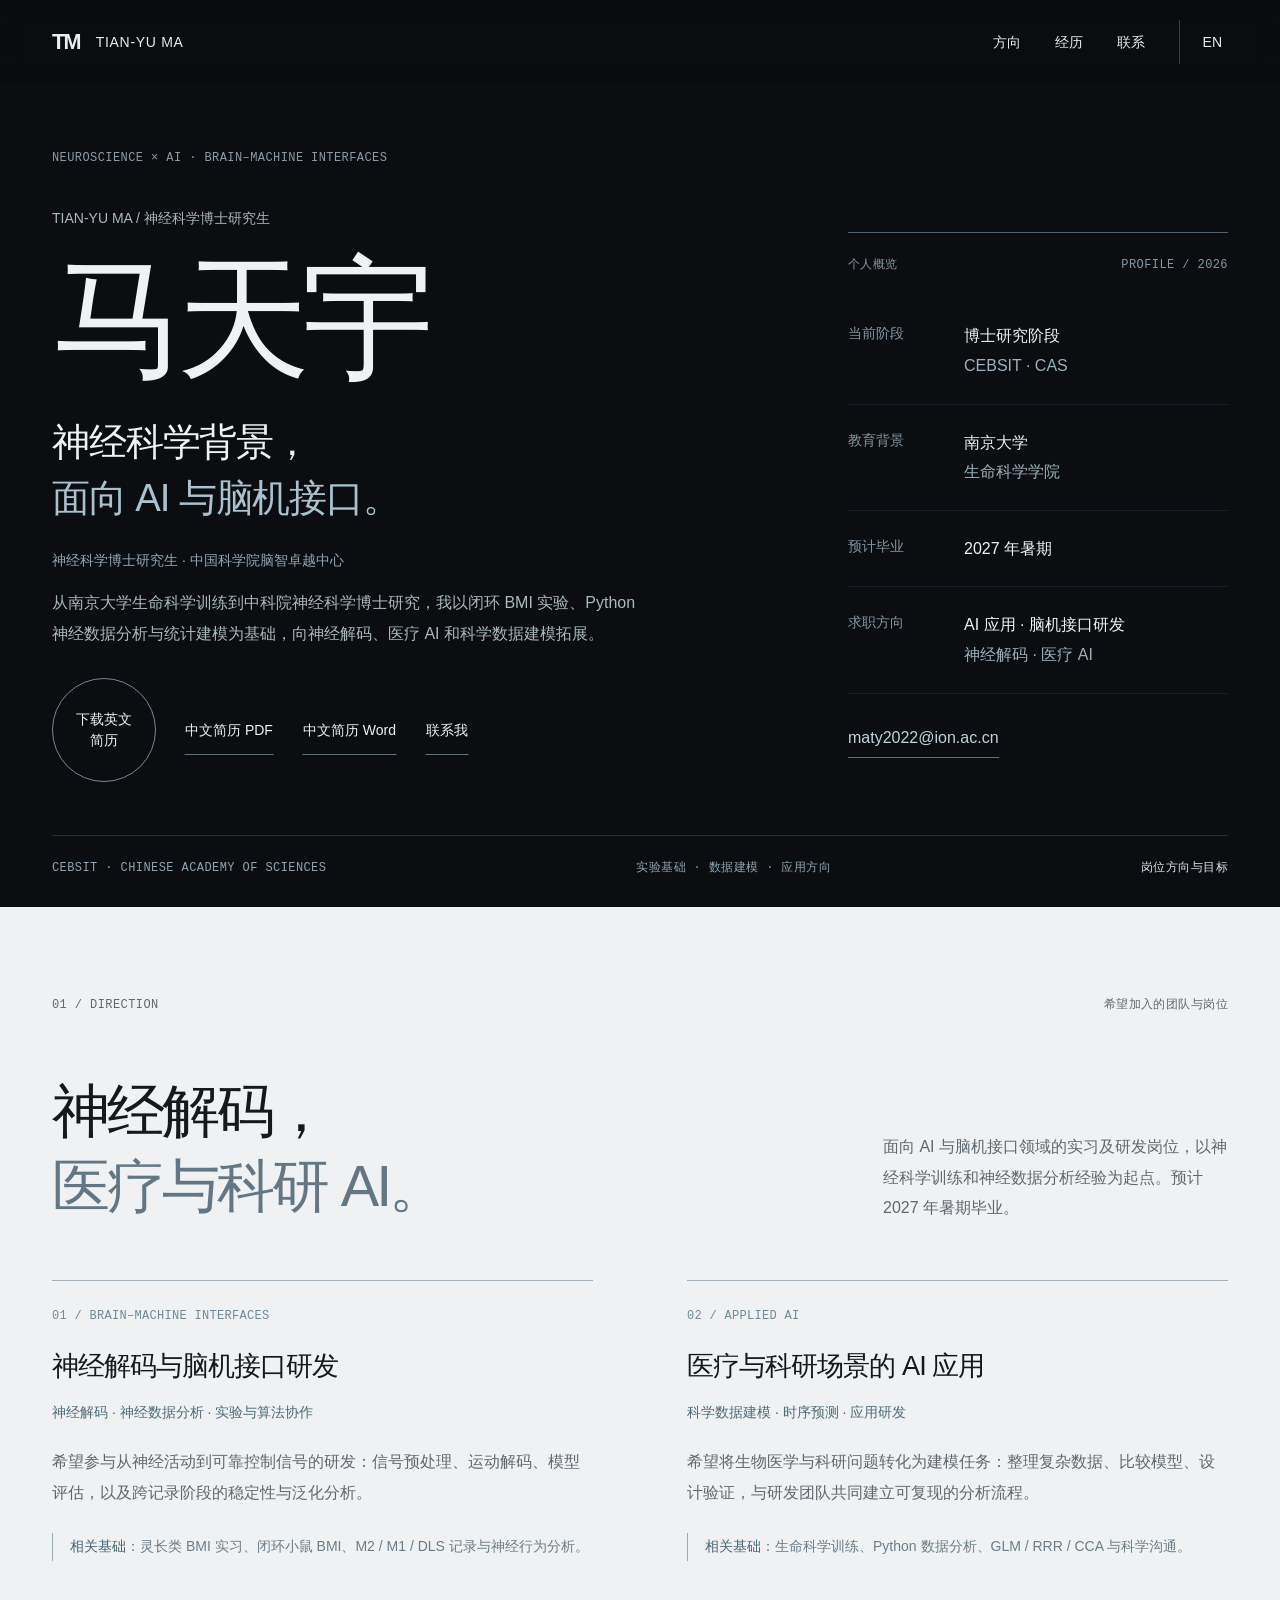
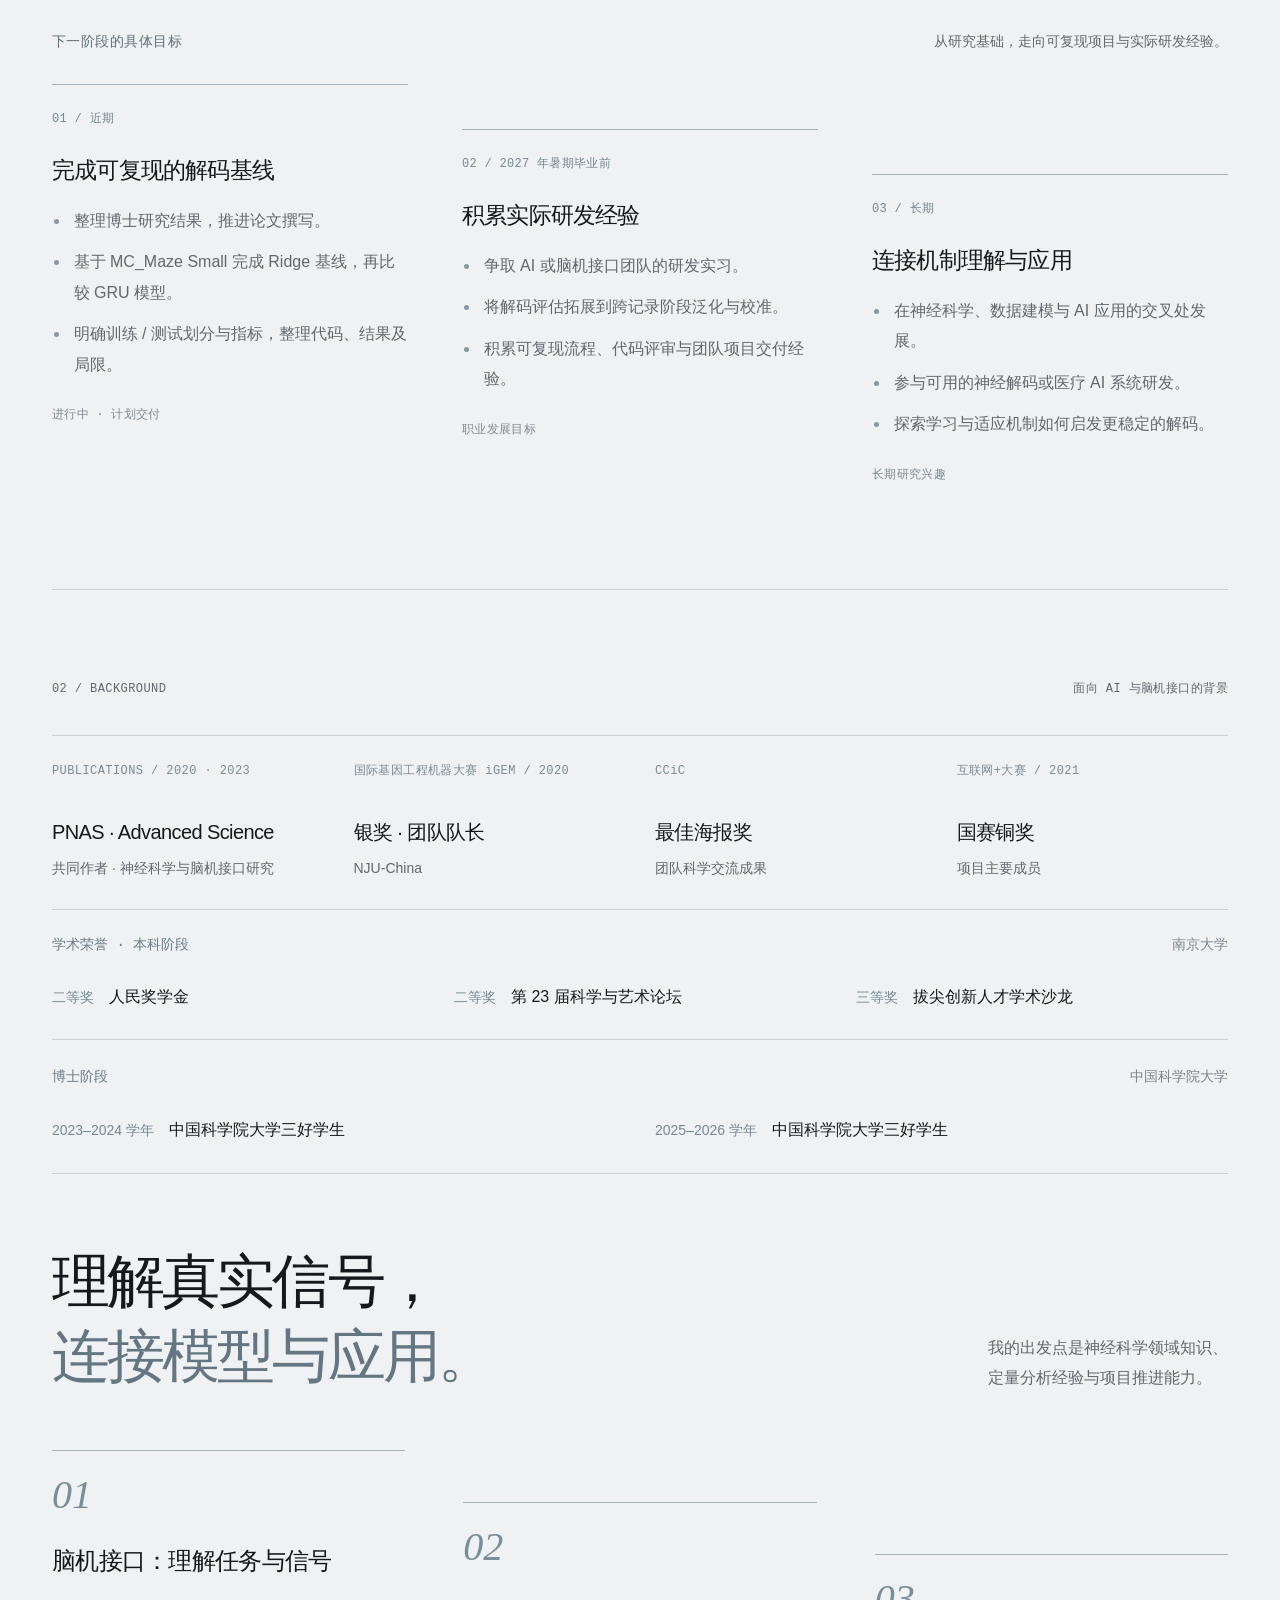
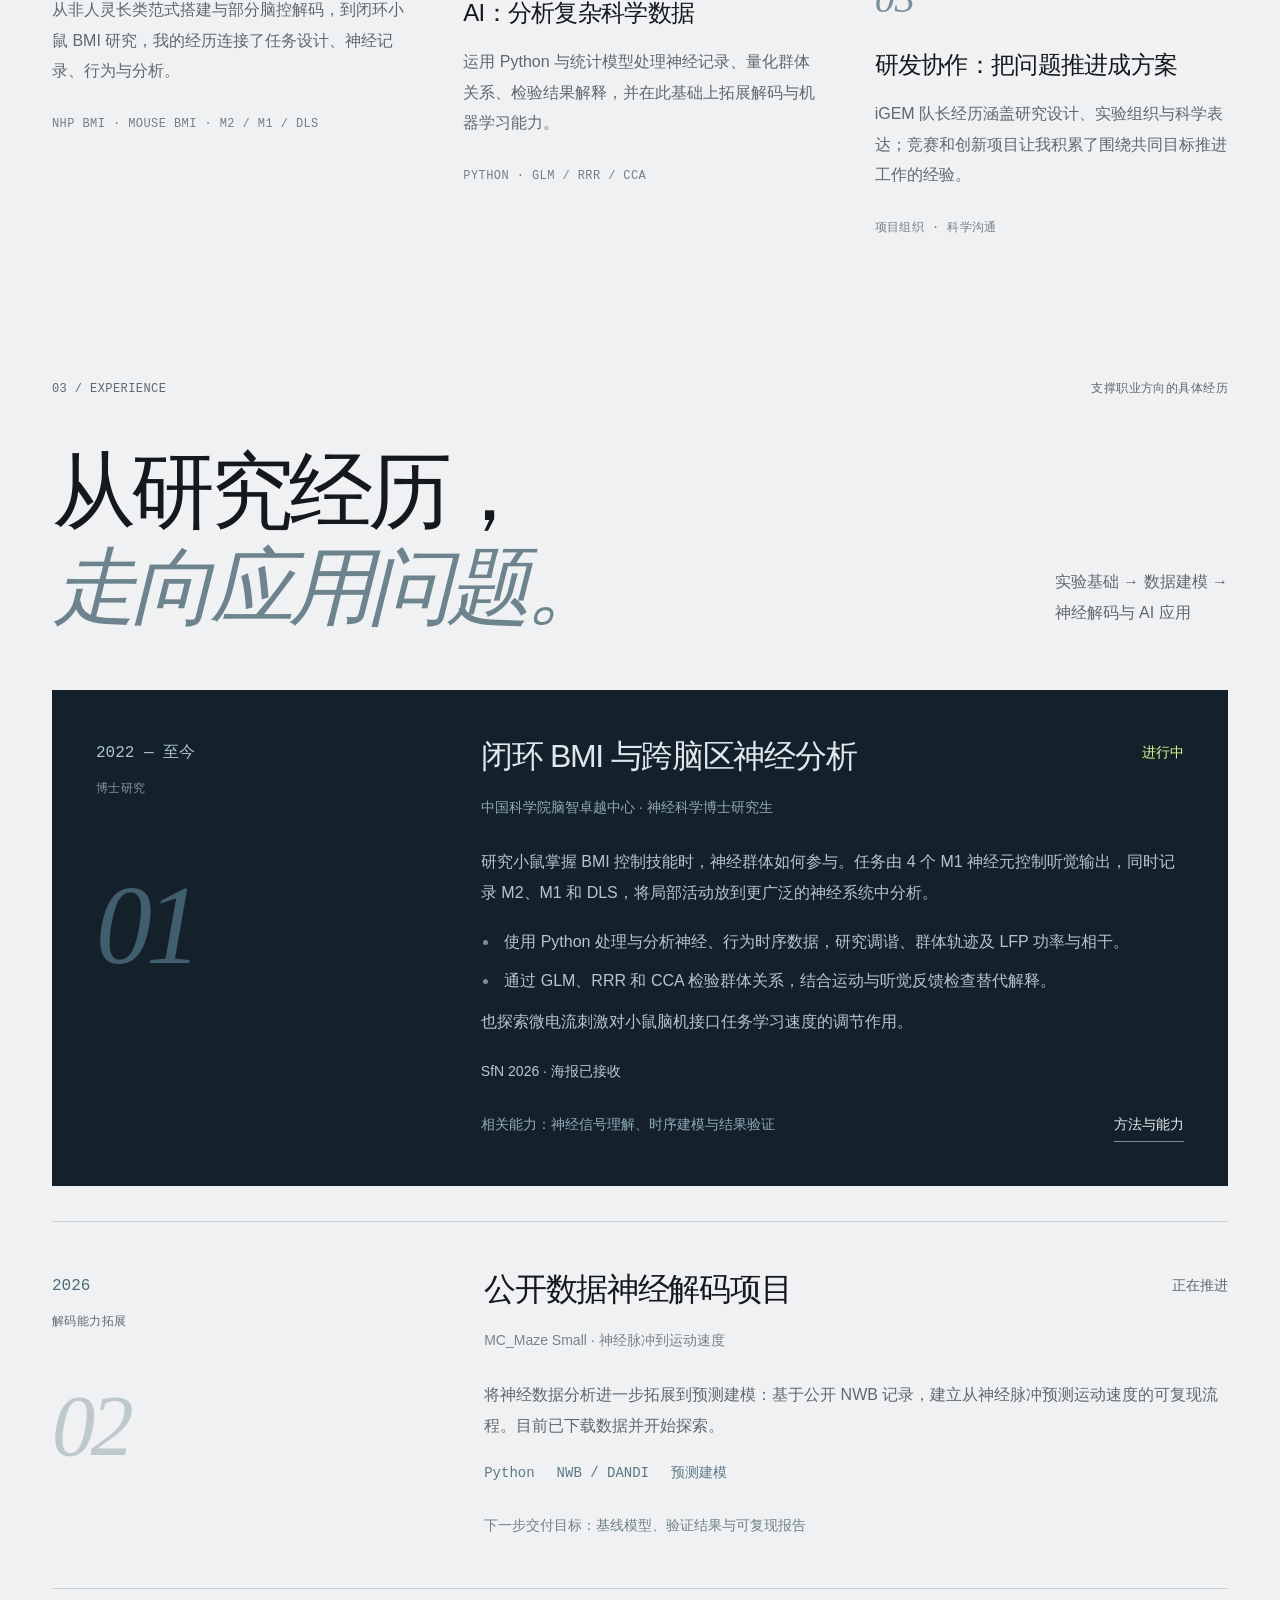
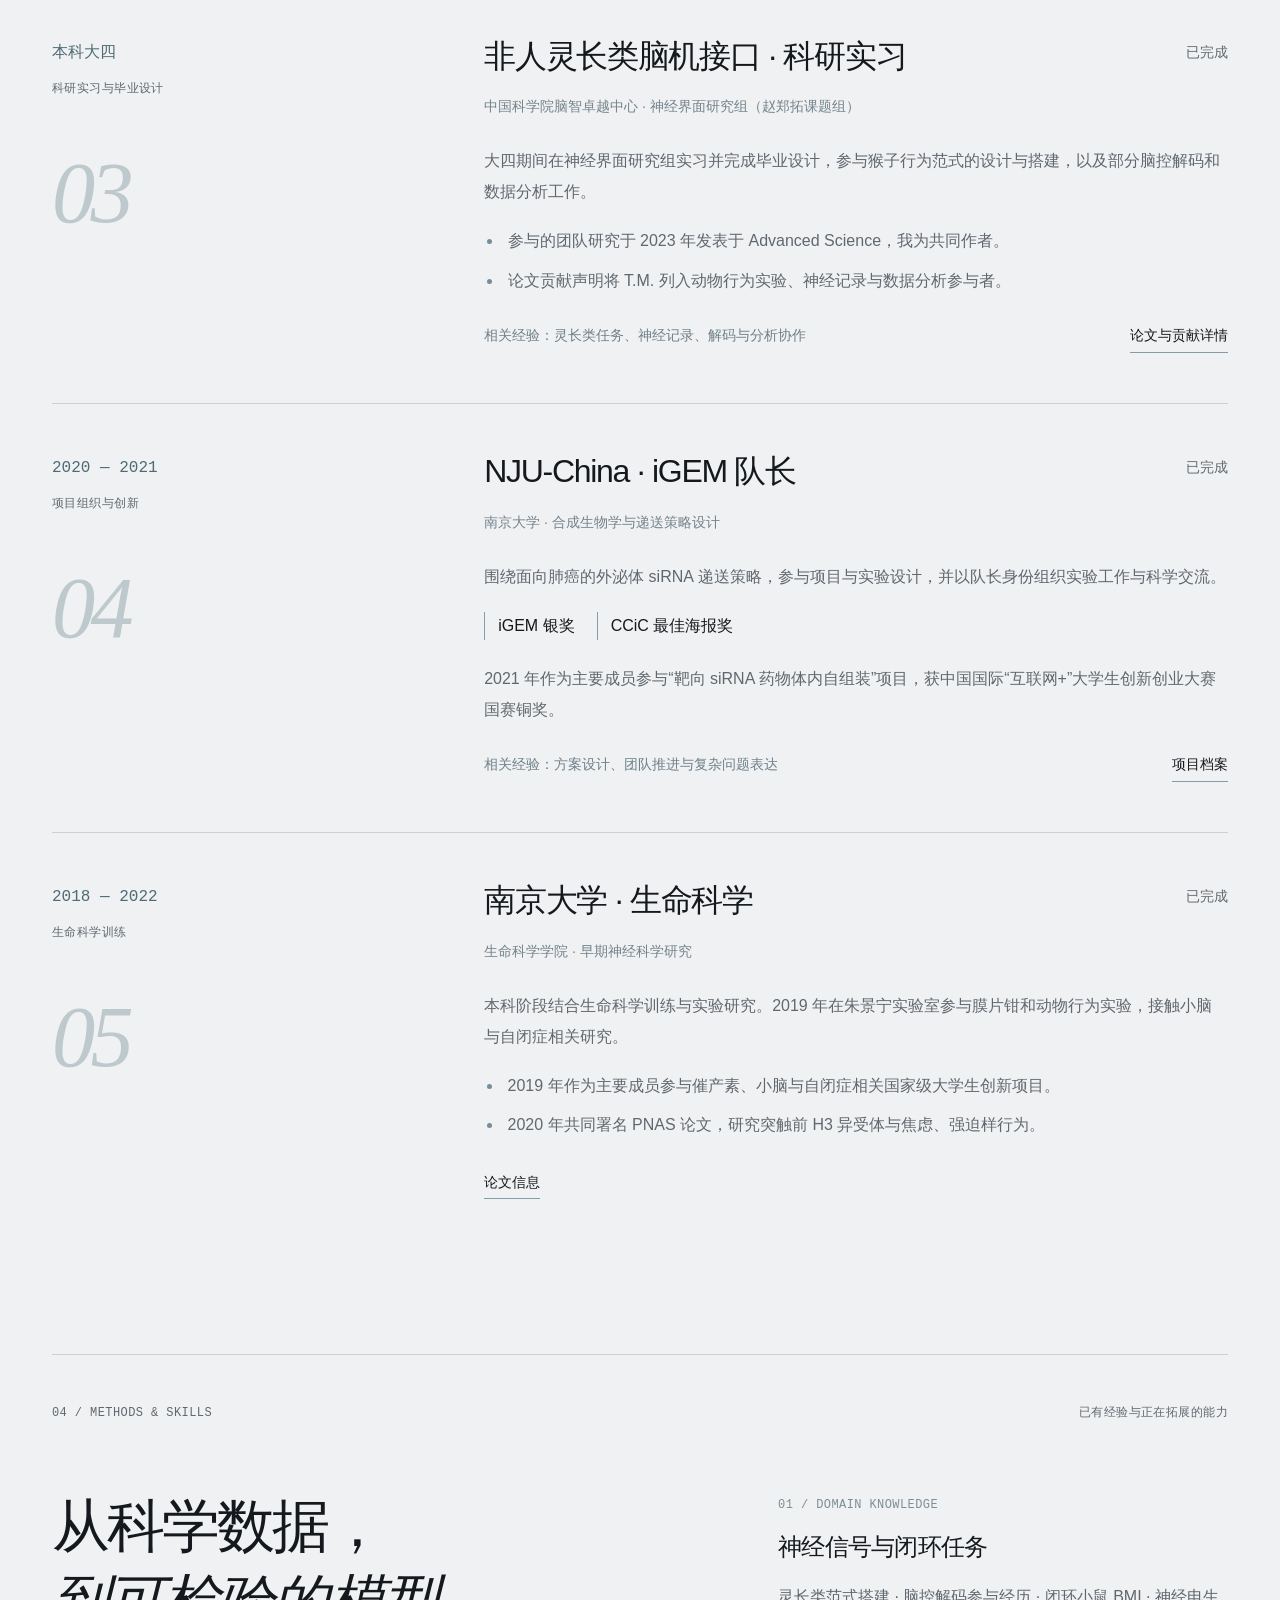
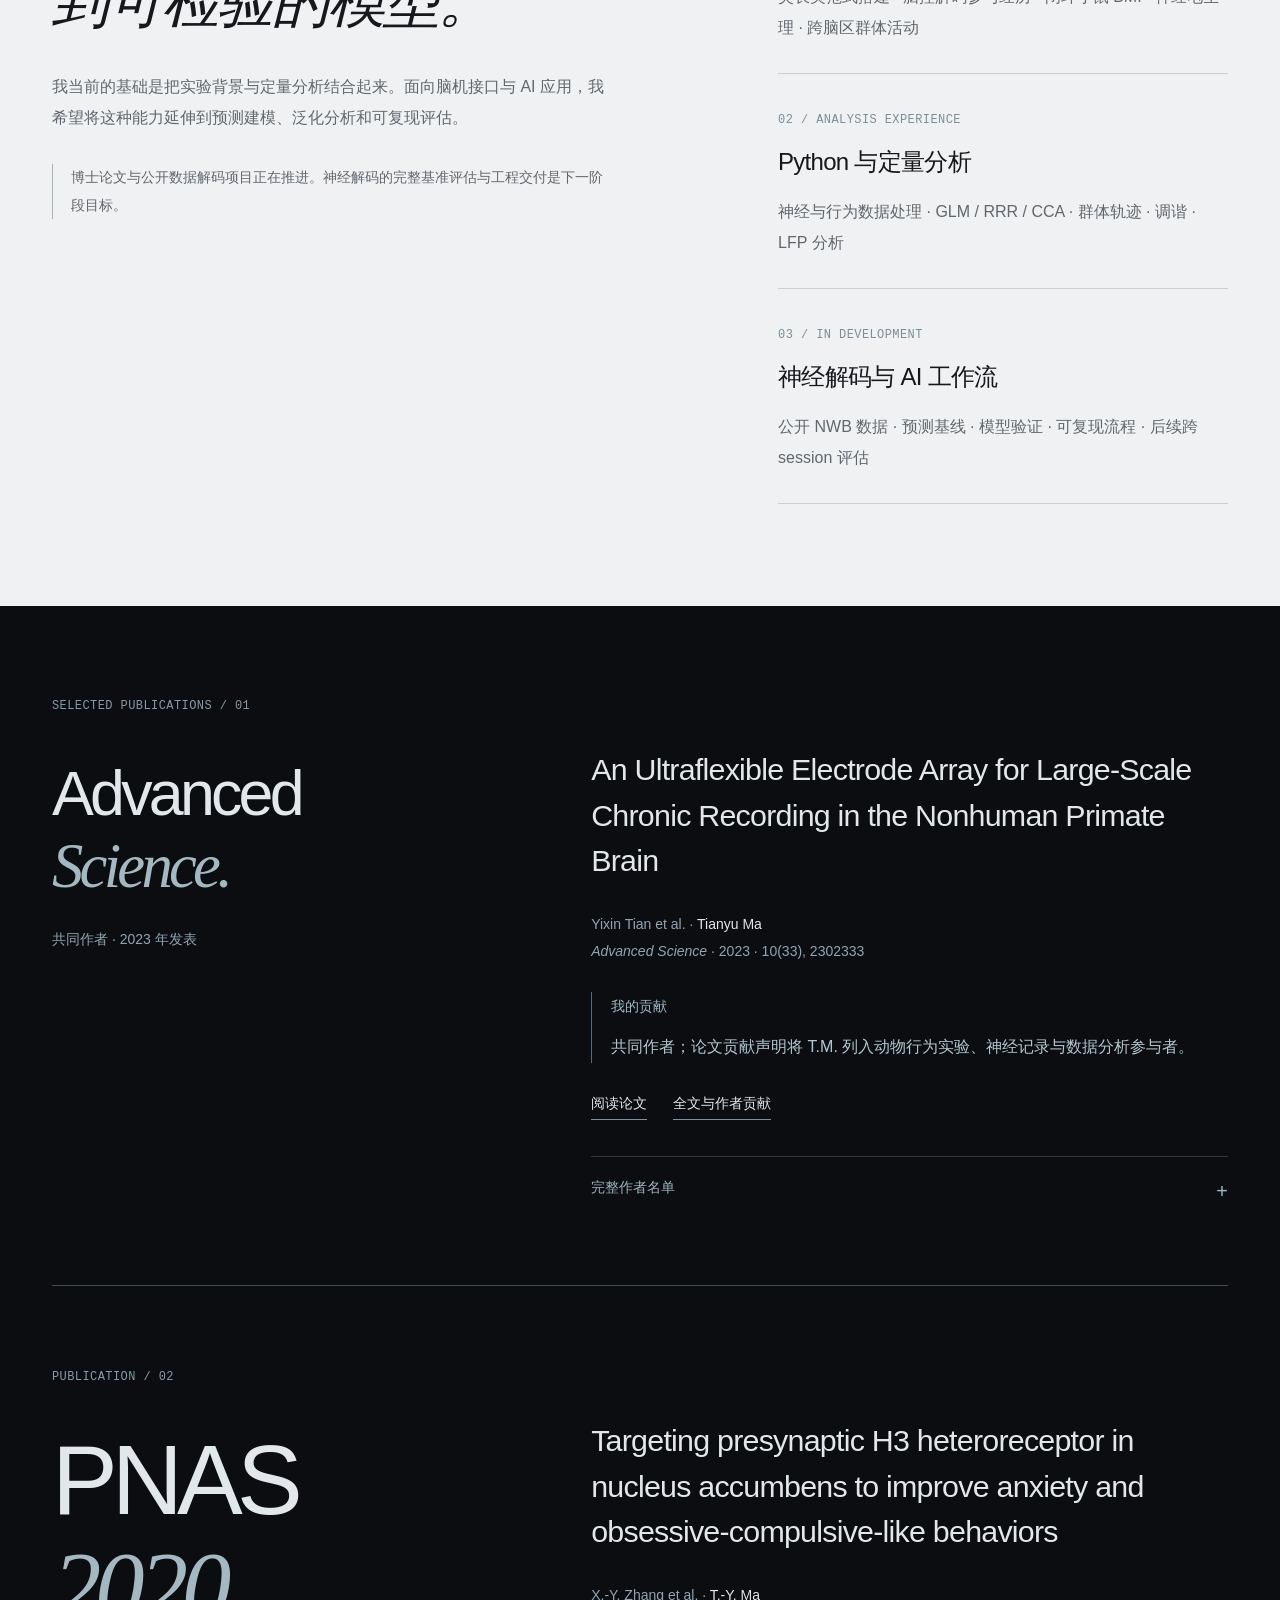
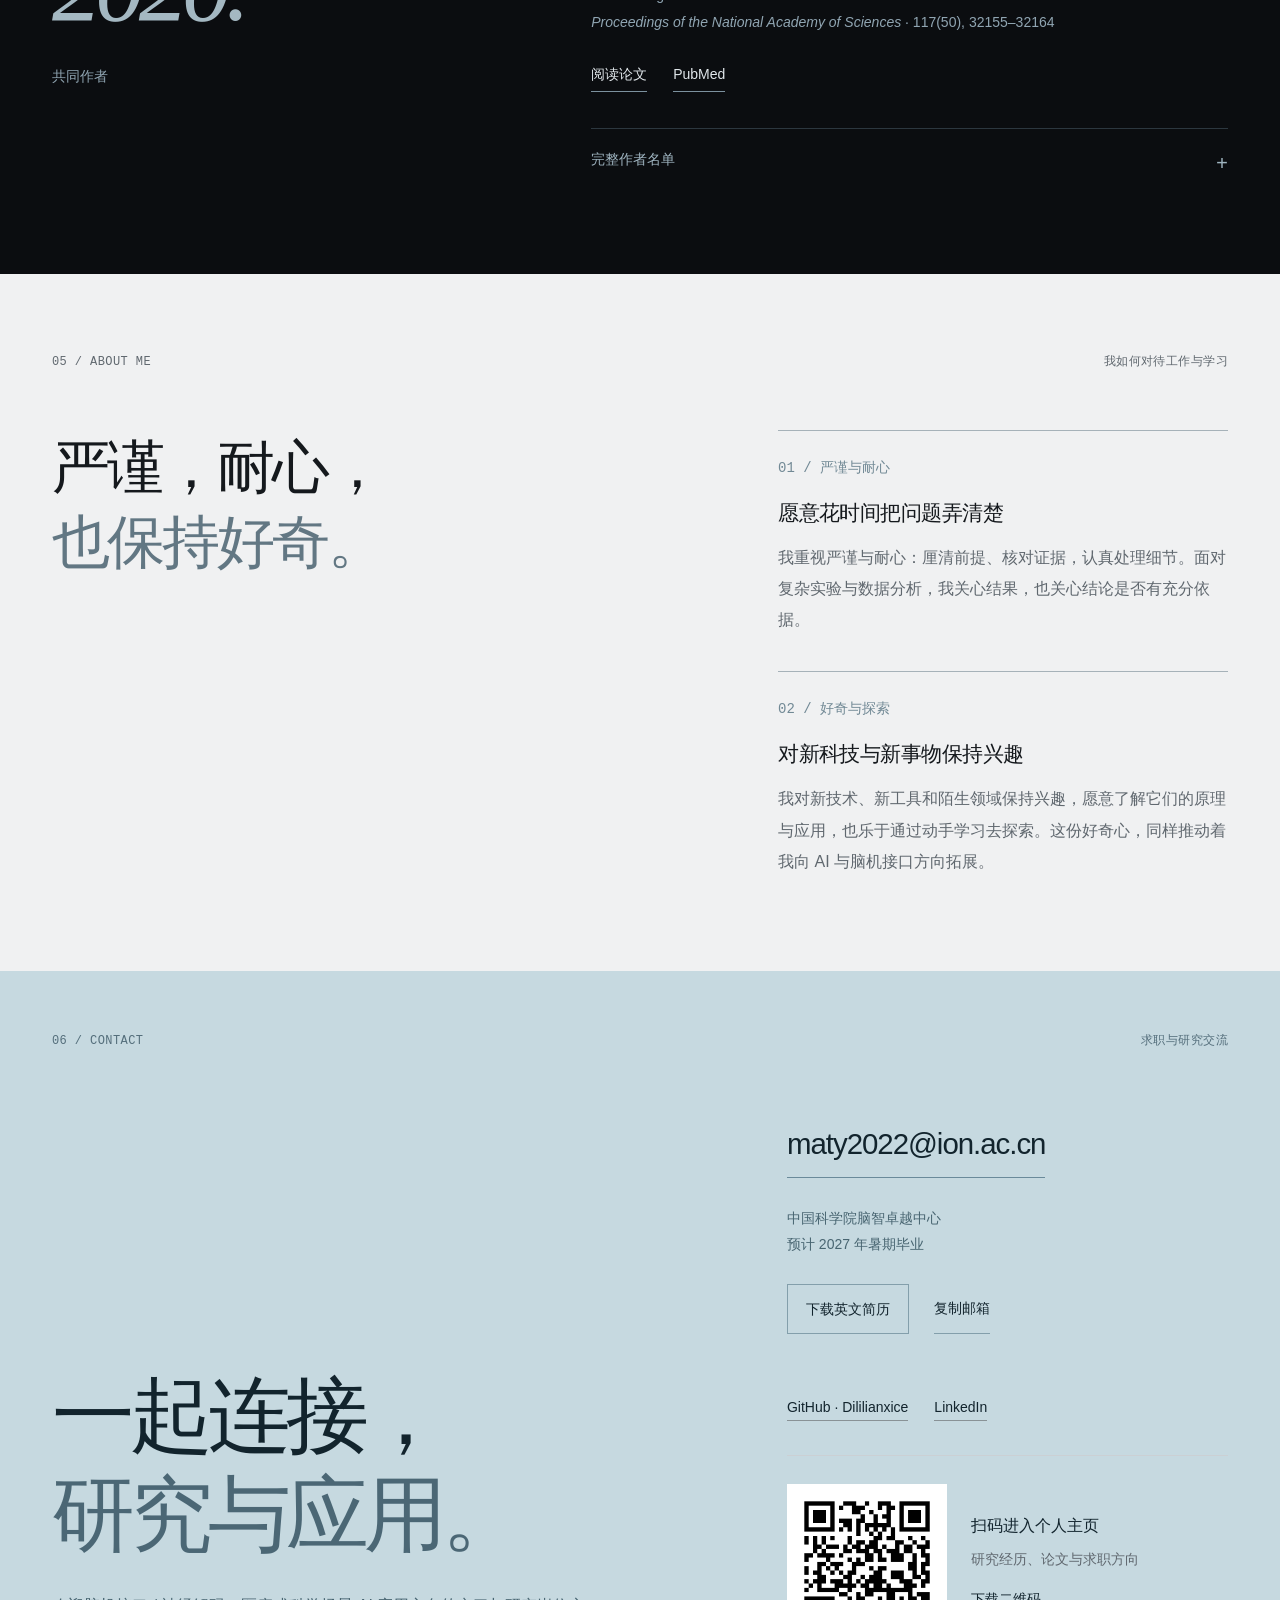
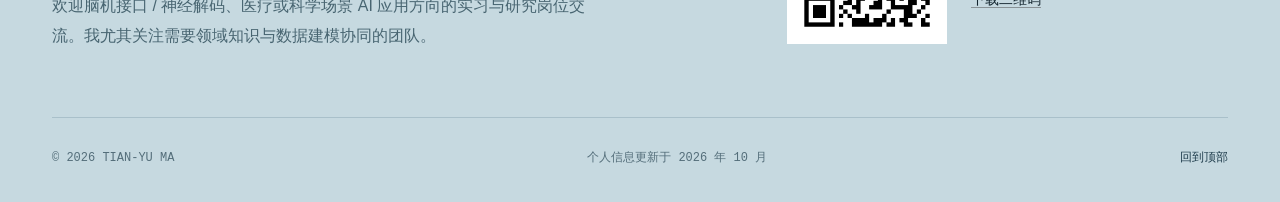
==== index.html @ 7a84eb6c "Publish bilingual neuroscience portfolio with updated CVs and homepage QR" ====
<!doctype html>
<html lang="zh-CN">
<head>
<meta charset="utf-8"><meta name="viewport" content="width=device-width,initial-scale=1">
<title>马天宇 Tian-Yu Ma · Neuroscience × AI · 脑机接口</title>
<meta name="description" content="马天宇，南京大学生命科学背景、中科院神经科学博士研究生。以闭环脑机接口、Python神经数据分析与统计建模为基础，面向AI、神经解码与医疗应用。研究、奖项与职业规划。">
<meta name="theme-color" content="#141a24"><meta property="og:title" content="马天宇 · Neuroscience × AI · 脑机接口"><meta property="og:description" content="Neuroscience training, neural data modeling, and a career direction in AI and brain–machine interfaces.">
<link rel="icon" type="image/svg+xml" href="data:image/svg+xml,%3Csvg xmlns='http://www.w3.org/2000/svg' viewBox='0 0 32 32'%3E%3Crect width='32' height='32' rx='7' fill='%23141a24'/%3E%3Cpath d='M6 17h5l3-7 4 13 3-6h5' fill='none' stroke='%23d8e3ff' stroke-width='2.3' stroke-linecap='round' stroke-linejoin='round'/%3E%3C/svg%3E">
<link rel="stylesheet" href="style.css">
</head>
<body>
<a class="skip" href="#main" data-en="Skip to content">跳转到正文</a>
<header class="header" id="header"><div class="container header-inner"><a class="brand" href="#main" aria-label="Tian-Yu Ma home">TM<span>TIAN-YU MA</span></a><nav aria-label="Main navigation"><a href="#future" data-en="Direction">方向</a><a href="#experience" data-en="Experience">经历</a><a href="#contact" data-en="Contact">联系</a><button id="language" aria-label="Switch to English">EN</button></nav></div><div id="progress" aria-hidden="true"></div></header>
<main id="main">
<section class="hero" aria-labelledby="name" data-nav-tone="dark"><div class="hero-frame container">
<div class="hero-main"><p class="eyebrow">NEUROSCIENCE × AI · BRAIN–MACHINE INTERFACES</p><div class="name-line"><h1 id="name" data-en="Tian-Yu<br><em>Ma.</em>">马天宇</h1><span class="english-name" data-en="马天宇 / NEUROSCIENCE PhD">TIAN-YU MA / 神经科学博士研究生</span></div><h2 class="hero-heading" data-en="A neuroscience foundation.<br><em>A direction in AI & BCI.</em>">神经科学背景，<br><em>面向 AI 与脑机接口。</em></h2><p class="hero-role" data-en="Neuroscience PhD student · CEBSIT, Chinese Academy of Sciences">神经科学博士研究生 · 中国科学院脑智卓越中心</p><p class="hero-intro" data-en="Trained in life sciences at Nanjing University and now pursuing a neuroscience PhD at CAS, I work with closed-loop BMI experiments and Python-based neural data analysis. I am building toward neural decoding and AI applications in healthcare and science.">从南京大学生命科学训练到中科院神经科学博士研究，我以闭环 BMI 实验、Python 神经数据分析与统计建模为基础，向神经解码、医疗 AI 和科学数据建模拓展。</p><div class="hero-actions"><a class="button primary" href="resume-2026.pdf" target="_blank" rel="noopener" data-en="Download résumé (PDF)">下载英文简历</a><a class="button text-button" href="resume-cn.pdf" target="_blank" data-en="Chinese résumé (PDF)">中文简历 PDF</a><a class="button text-button" href="resume-cn.docx" download data-en="Editable résumé (Word)">中文简历 Word</a><a class="button text-button" href="mailto:maty2022@ion.ac.cn" data-en="Get in touch">联系我</a></div></div>
<aside class="hero-profile" aria-label="Profile at a glance"><div class="profile-heading"><span data-en="PROFILE AT A GLANCE">个人概览</span><span>PROFILE / 2026</span></div><dl><div><dt data-en="Currently">当前阶段</dt><dd data-en="PhD research<br>CEBSIT · CAS">博士研究阶段<br><span>CEBSIT · CAS</span></dd></div><div><dt data-en="Education">教育背景</dt><dd data-en="Nanjing University<br>School of Life Sciences">南京大学<br><span data-en="School of Life Sciences">生命科学学院</span></dd></div><div><dt data-en="Graduation">预计毕业</dt><dd data-en="Summer 2027">2027 年暑期</dd></div><div><dt data-en="Career interests">求职方向</dt><dd data-en="AI applications · BCI R&D<br>Neural decoding · Medical AI">AI 应用 · 脑机接口研发<br><span>神经解码 · 医疗 AI</span></dd></div></dl><a class="profile-email" href="mailto:maty2022@ion.ac.cn">maty2022@ion.ac.cn</a></aside></div><div class="hero-bottom container"><span>CEBSIT · CHINESE ACADEMY OF SCIENCES</span><span data-en="Experiment · Data modeling · Application">实验基础 · 数据建模 · 应用方向</span><a href="#future" data-en="Career direction & goals">岗位方向与目标</a></div>
</section>

<section class="future-section container" id="future" aria-labelledby="direction-title"><div class="section-kicker"><span>01 / DIRECTION</span><span data-en="Roles I am building toward">希望加入的团队与岗位</span></div>
<div class="strength-heading"><h2 id="direction-title" data-en="Neural decoding.<br><em>AI for health & science.</em>">神经解码，<br><em>医疗与科研 AI。</em></h2><p data-en="I am seeking internships and research roles in AI and BCI, bringing a neuroscience foundation and neural-data analysis experience. Expected graduation: summer 2027.">面向 AI 与脑机接口领域的实习及研发岗位，以神经科学训练和神经数据分析经验为起点。预计 2027 年暑期毕业。</p></div>
<div class="role-grid"><article><span class="future-step">01 / BRAIN–MACHINE INTERFACES</span><h3 data-en="Neural decoding & BCI research">神经解码与脑机接口研发</h3><p class="role-subtitle" data-en="Neural decoding · Neural-data analysis · Experimental–algorithm collaboration">神经解码 · 神经数据分析 · 实验与算法协作</p><p data-en="I want to work on how neural activity becomes a reliable control signal: signal preprocessing, movement decoding, model evaluation, and robustness across recording sessions.">希望参与从神经活动到可靠控制信号的研发：信号预处理、运动解码、模型评估，以及跨记录阶段的稳定性与泛化分析。</p><p class="role-foundation" data-en="Relevant foundation: primate BMI internship, closed-loop mouse BMI, M2 / M1 / DLS recordings, and neural–behavioral analysis."><strong>相关基础</strong>：灵长类 BMI 实习、闭环小鼠 BMI、M2 / M1 / DLS 记录与神经行为分析。</p></article>
<article><span class="future-step">02 / APPLIED AI</span><h3 data-en="AI applications in health & science">医疗与科研场景的 AI 应用</h3><p class="role-subtitle" data-en="Scientific-data modeling · Time-series prediction · Applied research">科学数据建模 · 时序预测 · 应用研发</p><p data-en="I want to translate biological and scientific questions into modeling tasks: organize complex data, compare models, design validation, and develop reproducible analysis workflows with a research team.">希望将生物医学与科研问题转化为建模任务：整理复杂数据、比较模型、设计验证，与研发团队共同建立可复现的分析流程。</p><p class="role-foundation" data-en="Relevant foundation: life-science training, Python data analysis, GLM / RRR / CCA, and scientific communication."><strong>相关基础</strong>：生命科学训练、Python 数据分析、GLM / RRR / CCA 与科学沟通。</p></article></div>
<div class="roadmap-heading"><span class="eyebrow" data-en="WHAT I PLAN TO BUILD NEXT">下一阶段的具体目标</span><p data-en="From a research foundation to reproducible projects and practical R&D experience.">从研究基础，走向可复现项目与实际研发经验。</p></div>
<div class="future-grid"><article><span class="future-step" data-en="01 / NEAR TERM">01 / 近期</span><h3 data-en="Complete a decoding baseline">完成可复现的解码基线</h3><ul class="goal-list"><li data-en="Continue consolidating doctoral results and preparing the manuscript.">整理博士研究结果，推进论文撰写。</li><li data-en="Develop a Ridge baseline on MC_Maze Small, then compare a GRU model.">基于 MC_Maze Small 完成 Ridge 基线，再比较 GRU 模型。</li><li data-en="Define train / test splits and metrics; document the code, results, and limitations.">明确训练 / 测试划分与指标，整理代码、结果及局限。</li></ul><span class="future-status" data-en="IN PROGRESS · PLANNED DELIVERABLES">进行中 · 计划交付</span></article>
<article><span class="future-step" data-en="02 / BEFORE SUMMER 2027">02 / 2027 年暑期毕业前</span><h3 data-en="Gain applied R&D experience">积累实际研发经验</h3><ul class="goal-list"><li data-en="Seek an internship with an AI or BCI research team.">争取 AI 或脑机接口团队的研发实习。</li><li data-en="Extend decoding evaluation to cross-session generalization and calibration.">将解码评估拓展到跨记录阶段泛化与校准。</li><li data-en="Practice reproducible pipelines, code review, and collaborative project delivery.">积累可复现流程、代码评审与团队项目交付经验。</li></ul><span class="future-status" data-en="CAREER DEVELOPMENT GOALS">职业发展目标</span></article>
<article><span class="future-step" data-en="03 / LONG TERM">03 / 长期</span><h3 data-en="Connect mechanisms & applications">连接机制理解与应用</h3><ul class="goal-list"><li data-en="Develop at the intersection of neuroscience, data modeling, and applied AI.">在神经科学、数据建模与 AI 应用的交叉处发展。</li><li data-en="Contribute to useful neural-decoding or medical-AI systems.">参与可用的神经解码或医疗 AI 系统研发。</li><li data-en="Explore how learning and adaptation mechanisms can inform more stable decoding.">探索学习与适应机制如何启发更稳定的解码。</li></ul><span class="future-status" data-en="LONG-TERM RESEARCH INTERESTS">长期研究兴趣</span></article></div></section>
<section class="strengths container" aria-labelledby="strength-title"><div class="section-kicker"><span>02 / BACKGROUND</span><span data-en="A foundation for AI & BCI roles">面向 AI 与脑机接口的背景</span></div>
<div class="recognition-band" aria-label="Research and project achievements"><article><span>PUBLICATIONS / 2020 · 2023</span><strong>PNAS · Advanced Science</strong><p data-en="Co-author · Neuroscience & BCI research">共同作者 · 神经科学与脑机接口研究</p></article><article><span class="competition-name" data-en="iGEM competition / 2020">国际基因工程机器大赛 iGEM / 2020</span><strong data-en="Silver medal · Team leader">银奖 · 团队队长</strong><p>NJU-China</p></article><article><span>CCiC</span><strong data-en="Best poster award">最佳海报奖</strong><p data-en="Team scientific communication">团队科学交流成果</p></article><article><span class="competition-name" data-en="Internet+ competition / 2021">互联网+大赛 / 2021</span><strong data-en="National bronze award">国赛铜奖</strong><p data-en="Lead project member">项目主要成员</p></article></div>
<div class="academic-honors"><div class="honors-heading"><span data-en="ACADEMIC HONORS · UNDERGRADUATE">学术荣誉 · 本科阶段</span><span data-en="Nanjing University">南京大学</span></div><div class="honors-grid"><article><span data-en="Second-class award">二等奖</span><h3 data-en="People’s Scholarship">人民奖学金</h3></article><article><span data-en="Second prize">二等奖</span><h3 data-en="23rd Forum of Sciences & Art">第 23 届科学与艺术论坛</h3></article><article><span data-en="Third prize">三等奖</span><h3 data-en="Academic Salon for Top Innovative Talents">拔尖创新人才学术沙龙</h3></article></div><div class="doctoral-honors"><div class="honors-heading"><span data-en="DOCTORAL HONORS">博士阶段</span><span data-en="University of Chinese Academy of Sciences">中国科学院大学</span></div><div class="honors-grid"><article><span data-en="2023–2024 academic year">2023–2024 学年</span><h3 data-en="UCAS Merit Student">中国科学院大学三好学生</h3></article><article><span data-en="2025–2026 academic year">2025–2026 学年</span><h3 data-en="UCAS Merit Student">中国科学院大学三好学生</h3></article></div></div></div>
<div class="strength-heading"><h2 id="strength-title" data-en="Connect the biology.<br><em>Build toward the application.</em>">理解真实信号，<br><em>连接模型与应用。</em></h2><p data-en="I bring domain knowledge, quantitative analysis, and project experience to work at the intersection of neuroscience and AI.">我的出发点是神经科学领域知识、<br>定量分析经验与项目推进能力。</p></div><div class="strength-grid"><article><span class="item-number">01</span><h3 data-en="BCI: understand the task & signal">脑机接口：理解任务与信号</h3><p data-en="My BCI experience spans nonhuman-primate task development and contributions to decoding, followed by closed-loop mouse BMI research. It connects task design, neural recordings, behavior, and analysis.">从非人灵长类范式搭建与部分脑控解码，到闭环小鼠 BMI 研究，我的经历连接了任务设计、神经记录、行为与分析。</p><span class="evidence">NHP BMI · MOUSE BMI · M2 / M1 / DLS</span></article><article><span class="item-number">02</span><h3 data-en="AI: model complex scientific data">AI：分析复杂科学数据</h3><p data-en="I use Python and statistical models to process neural recordings, quantify population relationships, and test explanations. I am extending this foundation into decoding and machine learning.">运用 Python 与统计模型处理神经记录、量化群体关系、检验结果解释，并在此基础上拓展解码与机器学习能力。</p><span class="evidence">PYTHON · GLM / RRR / CCA</span></article><article><span class="item-number">03</span><h3 data-en="R&D: move a project forward">研发协作：把问题推进成方案</h3><p data-en="Leading the NJU-China iGEM team involved research design, experimental coordination, and communication. Competition and innovation projects added experience working toward shared deliverables.">iGEM 队长经历涵盖研究设计、实验组织与科学表达；竞赛和创新项目让我积累了围绕共同目标推进工作的经验。</p><span class="evidence" data-en="TEAM LEADERSHIP · SCIENTIFIC COMMUNICATION">项目组织 · 科学沟通</span></article></div></section>
<section class="experience-section" id="experience"><div class="container"><div class="section-kicker"><span>03 / EXPERIENCE</span><span data-en="The work behind my career direction">支撑职业方向的具体经历</span></div><div class="section-heading"><h2 data-en="From research<br><em>to applied questions.</em>">从研究经历，<br><em>走向应用问题。</em></h2><p data-en="Experimental foundation → Data modeling →<br>Neural decoding & AI applications">实验基础 → 数据建模 →<br>神经解码与 AI 应用</p></div><div class="timeline">
<article class="timeline-entry"><div class="timeline-date"><time>2022 — <span data-en="PRESENT">至今</span></time><span data-en="DOCTORAL RESEARCH">博士研究</span></div><div class="timeline-body"><div class="entry-top"><h3 data-en="Closed-loop BMI & multiregional analysis">闭环 BMI 与跨脑区神经分析</h3><span class="label" data-en="ONGOING">进行中</span></div><p class="entry-affiliation" data-en="CEBSIT, Chinese Academy of Sciences · Neuroscience PhD student">中国科学院脑智卓越中心 · 神经科学博士研究生</p><p data-en="My research asks how neural populations participate as mice acquire BMI control skills. Four M1 neurons control auditory output; recordings from M2, M1, and DLS connect local activity with a broader neural system.">研究小鼠掌握 BMI 控制技能时，神经群体如何参与。任务由 4 个 M1 神经元控制听觉输出，同时记录 M2、M1 和 DLS，将局部活动放到更广泛的神经系统中分析。</p><ul class="entry-list"><li data-en="Process and analyze neural and behavioral time series in Python; examine tuning, population trajectories, and LFP power/coherence.">使用 Python 处理与分析神经、行为时序数据，研究调谐、群体轨迹及 LFP 功率与相干。</li><li data-en="Apply GLM, RRR, and CCA to test population relationships, considering movement and auditory feedback as alternative explanations.">通过 GLM、RRR 和 CCA 检验群体关系，结合运动与听觉反馈检查替代解释。</li></ul><p data-en="I also explore whether microcurrent stimulation modulates learning speed in a mouse BCI task.">也探索微电流刺激对小鼠脑机接口任务学习速度的调节作用。</p><p class="research-milestone" data-en="SfN 2026 · Poster accepted">SfN 2026 · 海报已接收</p><div class="entry-foot"><span data-en="Transferable foundation: neural signals, time-series modeling, and evidence-based evaluation">相关能力：神经信号理解、时序建模与结果验证</span><a href="#research" data-en="Methods & skills">方法与能力</a></div></div></article>
<article class="timeline-entry"><div class="timeline-date"><time>2026</time><span data-en="DECODING DEVELOPMENT">解码能力拓展</span></div><div class="timeline-body"><div class="entry-top"><h3 data-en="Public-data neural-decoding project">公开数据神经解码项目</h3><span class="label outline" data-en="IN DEVELOPMENT">正在推进</span></div><p class="entry-affiliation" data-en="MC_Maze Small · Spikes to movement velocity">MC_Maze Small · 神经脉冲到运动速度</p><p data-en="I am extending neural-data analysis into predictive modeling: a reproducible workflow using public NWB recordings to predict movement velocity from spikes. Data download and initial exploration have begun.">将神经数据分析进一步拓展到预测建模：基于公开 NWB 记录，建立从神经脉冲预测运动速度的可复现流程。目前已下载数据并开始探索。</p><div class="method-tags"><span>Python</span><span>NWB / DANDI</span><span data-en="Predictive modeling">预测建模</span></div><div class="entry-foot"><span data-en="Next deliverables: baseline models, validation, and a reproducible report">下一步交付目标：基线模型、验证结果与可复现报告</span></div></div></article>
<article class="timeline-entry"><div class="timeline-date"><time data-en="FINAL UNDERGRADUATE YEAR">本科大四</time><span data-en="RESEARCH INTERNSHIP & THESIS">科研实习与毕业设计</span></div><div class="timeline-body"><div class="entry-top"><h3 data-en="Nonhuman-primate BCI · Research internship">非人灵长类脑机接口 · 科研实习</h3><span class="label outline" data-en="COMPLETED">已完成</span></div><p class="entry-affiliation" data-en="CEBSIT, CAS · Neural Interface Group · Zhengtuo Zhao’s lab">中国科学院脑智卓越中心 · 神经界面研究组（赵郑拓课题组）</p><p data-en="During my final undergraduate year, I completed a research internship and graduation thesis in the Neural Interface Group. I contributed to monkey-task design and setup, and parts of brain-control decoding and data analysis.">大四期间在神经界面研究组实习并完成毕业设计，参与猴子行为范式的设计与搭建，以及部分脑控解码和数据分析工作。</p><ul class="entry-list"><li data-en="The resulting team study was published in Advanced Science in 2023; I am a co-author.">参与的团队研究于 2023 年发表于 Advanced Science，我为共同作者。</li><li data-en="The paper’s contribution statement lists T.M. among contributors to animal behavioral experiments, neural recording, and data analysis.">论文贡献声明将 T.M. 列入动物行为实验、神经记录与数据分析参与者。</li></ul><div class="entry-foot"><span data-en="Relevant experience: primate tasks, neural recordings, and contributions to decoding & analysis">相关经验：灵长类任务、神经记录、解码与分析协作</span><a href="#publication-primate" data-en="Paper & contribution details">论文与贡献详情</a></div></div></article>
<article class="timeline-entry"><div class="timeline-date"><time>2020 — 2021</time><span data-en="PROJECT LEADERSHIP">项目组织与创新</span></div><div class="timeline-body"><div class="entry-top"><h3 data-en="NJU-China · iGEM team leader">NJU-China · iGEM 队长</h3><span class="label outline" data-en="COMPLETED">已完成</span></div><p class="entry-affiliation" data-en="Nanjing University · Synthetic biology & delivery design">南京大学 · 合成生物学与递送策略设计</p><p data-en="Worked on project and experimental design for an exosome-mediated siRNA delivery strategy targeting lung cancer, coordinating experiments and scientific communication as team leader.">围绕面向肺癌的外泌体 siRNA 递送策略，参与项目与实验设计，并以队长身份组织实验工作与科学交流。</p><div class="award-line"><span data-en="iGEM silver medal">iGEM 银奖</span><span data-en="CCiC best poster award">CCiC 最佳海报奖</span></div><p class="additional-experience" data-en="2021: Lead member of the in vivo self-assembly of targeted siRNA drugs project, awarded a national bronze medal in the China International College Students’ Internet+ competition.">2021 年作为主要成员参与“靶向 siRNA 药物体内自组装”项目，获中国国际“互联网+”大学生创新创业大赛国赛铜奖。</p><div class="entry-foot"><span data-en="Transferable experience: research design, team coordination, and communicating complex ideas">相关经验：方案设计、团队推进与复杂问题表达</span><a class="inline-link" href="https://2020.igem.org/Team:NJU-China" target="_blank" rel="noopener" data-en="Project archive">项目档案</a></div></div></article>
<article class="timeline-entry"><div class="timeline-date"><time>2018 — 2022</time><span data-en="LIFE-SCIENCE FOUNDATION">生命科学训练</span></div><div class="timeline-body"><div class="entry-top"><h3 data-en="Nanjing University · Life Sciences">南京大学 · 生命科学</h3><span class="label outline" data-en="COMPLETED">已完成</span></div><p class="entry-affiliation" data-en="School of Life Sciences · Early neuroscience research">生命科学学院 · 早期神经科学研究</p><p data-en="My undergraduate work combined life-science training with experimental research. In Jing-Ning Zhu’s lab in 2019, I participated in patch-clamp and animal-behavior experiments, with topics involving the cerebellum and autism.">本科阶段结合生命科学训练与实验研究。2019 年在朱景宁实验室参与膜片钳和动物行为实验，接触小脑与自闭症相关研究。</p><ul class="entry-list"><li data-en="2019: Lead member of a national undergraduate innovation project involving oxytocin, the cerebellum, and autism.">2019 年作为主要成员参与催产素、小脑与自闭症相关国家级大学生创新项目。</li><li data-en="2020: Co-authored a PNAS study on presynaptic H3 heteroreceptors and anxiety / obsessive-compulsive-like behaviors.">2020 年共同署名 PNAS 论文，研究突触前 H3 异受体与焦虑、强迫样行为。</li></ul><a class="inline-link" href="#publication-pnas" data-en="Publication details">论文信息</a></div></article>
</div></div></section>
<section class="research-section container" id="research"><div class="section-kicker"><span>04 / METHODS & SKILLS</span><span data-en="Current experience and next capabilities">已有经验与正在拓展的能力</span></div><div class="research-grid"><div class="research-title"><h2 data-en="From scientific data<br><em>to testable models.</em>">从科学数据，<br><em>到可检验的模型。</em></h2><p data-en="My current strength is combining experimental context with quantitative analysis. For BCI and applied-AI work, I want to carry that foundation into prediction, generalization, and reproducible evaluation.">我当前的基础是把实验背景与定量分析结合起来。面向脑机接口与 AI 应用，我希望将这种能力延伸到预测建模、泛化分析和可复现评估。</p><p class="research-note" data-en="My doctoral manuscript and public-data decoding project are in progress. The next step is a complete decoding baseline, validation, and reproducible documentation.">博士论文与公开数据解码项目正在推进。神经解码的完整基准评估与工程交付是下一阶段目标。</p></div><div class="skill-list"><article><span>01 / DOMAIN KNOWLEDGE</span><h3 data-en="Neural signals & closed-loop tasks">神经信号与闭环任务</h3><p data-en="Primate-task setup · Contributions to BMI decoding · Closed-loop mouse BMI · Neural electrophysiology · Multiregional activity">灵长类范式搭建 · 脑控解码参与经历 · 闭环小鼠 BMI · 神经电生理 · 跨脑区群体活动</p></article><article><span>02 / ANALYSIS EXPERIENCE</span><h3 data-en="Python & quantitative analysis">Python 与定量分析</h3><p data-en="Neural/behavioral data processing · GLM / RRR / CCA · Population trajectories · Tuning · LFP analysis">神经与行为数据处理 · GLM / RRR / CCA · 群体轨迹 · 调谐 · LFP 分析</p></article><article><span>03 / IN DEVELOPMENT</span><h3 data-en="Decoding & AI workflows">神经解码与 AI 工作流</h3><p data-en="Public NWB datasets · Predictive baselines · Model validation · Reproducible workflows · Future cross-session evaluation">公开 NWB 数据 · 预测基线 · 模型验证 · 可复现流程 · 后续跨 session 评估</p></article></div></div></section>
<section class="publication-section" id="publication" data-nav-tone="dark"><article class="publication container" id="publication-primate"><div class="publication-meta long-journal"><span class="eyebrow">SELECTED PUBLICATIONS / 01</span><strong>Advanced<br><em>Science.</em></strong><span data-en="Co-author · Published 2023">共同作者 · 2023 年发表</span></div><div class="publication-body"><h3>An Ultraflexible Electrode Array for Large-Scale Chronic Recording in the Nonhuman Primate Brain</h3><p>Yixin Tian et al. · <strong>Tianyu Ma</strong><br><i>Advanced Science</i> · 2023 · 10(33), 2302333</p><div class="publication-contribution"><span data-en="MY CONTRIBUTION">我的贡献</span><p data-en="Co-author; the contribution statement lists T.M. among those who performed animal behavioral experiments, neural recording, and data analysis.">共同作者；论文贡献声明将 T.M. 列入动物行为实验、神经记录与数据分析参与者。</p></div><div class="publication-links"><a href="https://doi.org/10.1002/advs.202302333" target="_blank" rel="noopener" data-en="Read the paper">阅读论文</a><a href="https://pmc.ncbi.nlm.nih.gov/articles/PMC10667845/" target="_blank" rel="noopener" data-en="Full text & contributions">全文与作者贡献</a></div><details><summary data-en="Full author list">完整作者名单</summary><p>Yixin Tian, Jiapeng Yin, Chengyao Wang, Zhenliang He, Jingyi Xie, Xiaoshan Feng, Yang Zhou, <strong>Tianyu Ma</strong>, Yang Xie, Xue Li, Tianming Yang, Chi Ren, Chengyu Li, Zhengtuo Zhao.</p></details></div></article><article class="publication container" id="publication-pnas"><div class="publication-meta"><span class="eyebrow">PUBLICATION / 02</span><strong>PNAS<br><em>2020.</em></strong><span data-en="Co-author">共同作者</span></div><div class="publication-body"><h3>Targeting presynaptic H3 heteroreceptor in nucleus accumbens to improve anxiety and obsessive-compulsive-like behaviors</h3><p>X.-Y. Zhang et al. · <strong>T.-Y. Ma</strong><br><i>Proceedings of the National Academy of Sciences</i> · 117(50), 32155–32164</p><div class="publication-links"><a href="https://doi.org/10.1073/pnas.2008456117" target="_blank" rel="noopener" data-en="Read the paper">阅读论文</a><a href="https://pubmed.ncbi.nlm.nih.gov/33257584/" target="_blank" rel="noopener">PubMed</a></div><details><summary data-en="Full author list">完整作者名单</summary><p>X.-Y. Zhang, S.-Y. Peng, L.-P. Shen, Q.-X. Zhuang, B. Li, S.-T. Xie, Q.-X. Li, M.-R. Shi, <strong>T.-Y. Ma</strong>, Q. Zhang, J.-J. Wang, J.-N. Zhu.</p></details></div></article></section>

<section class="about-section container" id="about" aria-labelledby="about-title"><div class="section-kicker"><span>05 / ABOUT ME</span><span data-en="How I approach work and learning">我如何对待工作与学习</span></div><div class="about-grid"><div><h2 id="about-title" data-en="Rigorous. Patient.<br><em>Always curious.</em>">严谨，耐心，<br><em>也保持好奇。</em></h2></div><div class="about-copy"><article><span data-en="01 / RIGOR & PATIENCE">01 / 严谨与耐心</span><h3 data-en="Take the time to understand a problem">愿意花时间把问题弄清楚</h3><p data-en="I value rigor and patience: clarifying assumptions, checking evidence, and working through details. For complex experiments and data analysis, I care about a conclusion’s basis as much as the result itself.">我重视严谨与耐心：厘清前提、核对证据，认真处理细节。面对复杂实验与数据分析，我关心结果，也关心结论是否有充分依据。</p></article><article><span data-en="02 / CURIOSITY & EXPLORATION">02 / 好奇与探索</span><h3 data-en="Stay interested in new technology and ideas">对新科技与新事物保持兴趣</h3><p data-en="I enjoy learning about new technologies, tools, and unfamiliar ideas. I want to understand how they work and where they can be useful, then explore them through hands-on learning—an interest that also draws me toward AI and BCI.">我对新技术、新工具和陌生领域保持兴趣，愿意了解它们的原理与应用，也乐于通过动手学习去探索。这份好奇心，同样推动着我向 AI 与脑机接口方向拓展。</p></article></div></div></section><section class="contact-section" id="contact" data-nav-tone="light"><div class="container"><div class="section-kicker"><span>06 / CONTACT</span><span data-en="Career & research conversations">求职与研究交流</span></div><div class="contact-grid"><div><h2 data-en="Let’s connect<br><em>science & application.</em>">一起连接，<br><em>研究与应用。</em></h2><p data-en="I welcome internships and research roles in BCI / neural decoding and AI applications in healthcare or science. I am especially interested in teams where domain knowledge and data modeling work together.">欢迎脑机接口 / 神经解码、医疗或科学场景 AI 应用方向的实习与研究岗位交流。我尤其关注需要领域知识与数据建模协同的团队。</p></div><div class="contact-details"><a class="email" href="mailto:maty2022@ion.ac.cn">maty2022@ion.ac.cn</a><p data-en="CEBSIT, Chinese Academy of Sciences<br>Expected graduation: summer 2027">中国科学院脑智卓越中心<br>预计 2027 年暑期毕业</p><div class="contact-actions"><a class="button light" href="resume-2026.pdf" target="_blank" rel="noopener" data-en="Download résumé (PDF)">下载英文简历</a><button id="copy" data-en="Copy email">复制邮箱</button></div><span id="copy-message" role="status"></span><div class="profile-links"><a href="https://github.com/Dililianxice" target="_blank" rel="noopener">GitHub · Dililianxice</a><a href="https://www.linkedin.com/in/tianyu-ma-a9408b40b/" target="_blank" rel="noopener">LinkedIn</a></div><div class="share-homepage"><img src="homepage-qr.png" alt="扫描二维码打开马天宇的个人主页 / Scan to open Tian-Yu Ma’s website" width="160" height="160" loading="lazy"><div><h3 data-en="Scan to open my website">扫码进入个人主页</h3><p data-en="Research, publications & career interests">研究经历、论文与求职方向</p><a href="homepage-qr.png" download="Tianyu-Ma-homepage-QR.png" data-en="Download QR code">下载二维码</a></div></div></div></div><footer><span>© 2026 TIAN-YU MA</span><span data-en="Profile updated · October 2026">个人信息更新于 2026 年 10 月</span><a href="#main" data-en="Back to top">回到顶部</a></footer></div></section>
</main><script src="site.js" defer></script>
</body></html>
---- style.css ----
:root{--paper:#f0f1f2;--black:#0b0d10;--ink:#15191d;--muted:#60686f;--line:#cbd0d4;--blue:#466772;--accent:#dbfa91;--sans:"Helvetica Neue",Arial,"PingFang SC","Microsoft YaHei",sans-serif;--serif:"Iowan Old Style",Baskerville,"Times New Roman","Songti SC",serif;--mono:ui-monospace,SFMono-Regular,Consolas,monospace}*{box-sizing:border-box}html{scroll-behavior:smooth;scroll-padding-top:110px}body{margin:0;background:var(--paper);color:var(--ink);font-family:var(--sans);font-size:1rem;line-height:1.75;-webkit-font-smoothing:antialiased}::selection{background:var(--accent);color:var(--black)}a{color:inherit;text-decoration:none}button{font:inherit;cursor:pointer;border:0;background:none;color:inherit}button,a,summary{-webkit-tap-highlight-color:transparent}a:focus-visible,button:focus-visible,summary:focus-visible{outline:3px solid #759da4;outline-offset:6px}h1,h2,h3,p,dl,dd{margin:0}h1,h2,h3{font-weight:500}h2 em{font-family:var(--serif);font-weight:400}h3{line-height:1.4}p{color:var(--muted)}.container{width:calc(100% - 104px);max-width:1390px;margin-inline:auto}.skip{position:fixed;left:20px;top:-80px;z-index:200;padding:12px 16px;background:var(--accent);color:var(--black)}.skip:focus{top:15px}.header{height:84px;position:fixed;inset:0 0 auto;z-index:50;color:#e8edef;background:#0b0d10ce;transition:background .35s,color .35s;backdrop-filter:blur(12px)}.header.light{color:var(--ink);background:#f0f1f2ed}.header-inner{height:100%;display:flex;align-items:center;justify-content:space-between}.brand{font-size:1.35rem;letter-spacing:-.08em;font-weight:600;display:flex;align-items:center;gap:1rem}.brand span{font-size:.875rem;letter-spacing:.05em;font-weight:500}nav{display:flex;gap:34px;align-items:center;font-size:.875rem}nav a:hover{text-decoration:underline;text-underline-offset:7px}#language{font-size:.875rem;border-left:1px solid #8886;padding-left:23px;min-height:44px}#progress{position:absolute;left:0;bottom:0;height:1px;width:0;background:var(--accent)}.header.light #progress{background:#668a94}.eyebrow,.section-kicker,.profile-heading,.timeline-date>span,.evidence,.hero-bottom,.skill-list article>span{font-family:var(--mono);font-size:.75rem;letter-spacing:.035em}.hero{position:relative;background:var(--black);color:#f0f1f2;min-height:850px;min-height:max(850px,100svh);padding:148px 0 125px}.hero-frame{display:grid;grid-template-columns:1.6fr 1fr;gap:8%;align-items:center}.hero .eyebrow{color:#8d9ba6;margin-bottom:37px}.name-line{display:flex;flex-direction:column-reverse;gap:20px;margin-bottom:28px}.name-line h1{font-size:clamp(90px,10.4vw,155px);line-height:1.02;letter-spacing:-.06em}.name-line h1 em{font-family:var(--serif);font-weight:400}.english-name{font-size:.875rem;color:#aab8bf}.hero-heading{font-size:clamp(28px,3vw,42px);line-height:1.45;letter-spacing:-.03em}.hero-heading em{font-family:var(--sans);font-style:normal;font-weight:400;color:#a9c2ce}.hero-role{display:block;font-size:.875rem;color:#91a7b5;margin-top:22px}.hero-intro{font-size:1rem;line-height:1.9;max-width:590px;color:#aab8bf;margin-top:16px}.hero-actions{display:flex;align-items:center;gap:28px;margin-top:29px}.button{min-height:48px;display:inline-flex;align-items:center;justify-content:center;padding:12px 22px;font-size:.875rem;border:1px solid transparent;transition:background .3s,color .3s,border .3s}.hero .primary{border:1px solid #788994;border-radius:50%;width:104px;height:104px;padding:20px;text-align:center;line-height:1.5}.hero .primary:hover{background:var(--accent);border-color:var(--accent);color:var(--black)}.text-button{padding-inline:0;border-bottom:1px solid #64717b}.text-button:hover{color:var(--accent)}.hero-profile{align-self:center;border-top:1px solid #52616d;padding:22px 0 0;max-width:380px;width:100%;justify-self:end;margin-top:60px}.profile-heading{display:flex;justify-content:space-between;color:#8496a2;gap:1rem;margin-bottom:22px}.hero-profile dl>div{display:grid;grid-template-columns:90px 1fr;gap:26px;padding:23px 0;border-bottom:1px solid #3a49534d}dt{font-size:.875rem;color:#8496a2}dd{font-size:1rem;line-height:1.85}dd span{color:#9db0bb}.profile-email{display:inline-block;font-size:1rem;margin-top:30px;border-bottom:1px solid #64717b;padding-bottom:5px;overflow-wrap:anywhere;color:#c2d2db}.hero-bottom{position:absolute;bottom:28px;left:0;right:0;display:flex;justify-content:space-between;gap:2rem;align-items:center;padding-top:22px;border-top:1px solid #59677366;color:#92a3af}.hero-bottom a{color:#dce6ec}.section-kicker{display:flex;justify-content:space-between;gap:25px;color:var(--muted)}.strengths{padding-top:89px;padding-bottom:100px}.strength-heading{display:flex;justify-content:space-between;gap:4rem;align-items:end;margin:58px 0 56px}.strength-heading h2,.research-title h2{font-size:clamp(44px,4.5vw,68px);line-height:1.3;letter-spacing:-.05em}.strength-heading h2 em{font-family:var(--sans);font-style:normal;font-weight:400;color:#627783}.strength-heading>p{font-size:1rem;line-height:1.9;max-width:345px}.strength-grid{display:grid;grid-template-columns:repeat(3,1fr);gap:58px;align-items:start}.strength-grid article{border-top:1px solid #a6b2b9;padding-top:24px}.strength-grid article:nth-child(2){margin-top:52px}.strength-grid article:nth-child(3){margin-top:104px}.item-number{font-size:2.5rem;line-height:1;font-family:var(--serif);font-style:italic;font-weight:400;color:#778f9a;display:block;margin-bottom:29px}.strength-grid h3{font-size:1.5rem;letter-spacing:-.03em;margin-bottom:18px}.strength-grid p{line-height:1.9}.evidence{display:block;margin-top:27px;color:#71818a}.experience-section{padding:40px 0 105px}.section-heading{display:flex;justify-content:space-between;align-items:end;gap:3rem;margin:43px 0 54px}.section-heading h2{font-size:clamp(58px,6.6vw,96px);line-height:1.14;letter-spacing:-.06em;max-width:780px}.section-heading h2 em{font-family:var(--serif);font-weight:400;color:#6d838e}.section-heading>p{font-size:1rem;line-height:1.9;max-width:330px;margin-bottom:8px}.timeline{counter-reset:stage}.timeline-entry{counter-increment:stage;display:grid;grid-template-columns:1fr 2.2fr;gap:8%;padding:45px 0 50px;border-top:1px solid var(--line);align-items:start}.timeline-date{position:relative;padding-top:5px}.timeline-date::after{content:'0' counter(stage);display:block;font-family:var(--serif);font-style:italic;line-height:1;font-size:5.4rem;color:#bdc9cd;margin-top:50px;letter-spacing:-.055em}.timeline-date time{font-family:var(--mono);font-size:1rem;display:block;color:#4e6b76;font-variant-numeric:tabular-nums}.timeline-date>span{display:block;color:var(--muted);margin-top:12px}.entry-top{display:flex;align-items:start;justify-content:space-between;gap:25px}.entry-top h3{font-size:2rem;font-weight:500;letter-spacing:-.04em;max-width:550px}.label{font-family:var(--mono);font-size:.875rem;line-height:1.6;color:var(--muted);padding-top:8px;white-space:nowrap}.entry-affiliation{font-size:.875rem;margin:16px 0 26px;color:#74838c}.timeline-body>p:not(.entry-affiliation){line-height:1.95}.entry-list{padding-left:1.15rem;margin:19px 0 0;color:var(--muted)}.entry-list li{padding-left:5px;margin-bottom:9px;line-height:1.9}.entry-list li::marker{color:#768e9a}.entry-foot{margin-top:27px;display:flex;justify-content:space-between;gap:1.5rem;font-size:.875rem;line-height:1.8}.entry-foot span{color:#6e808b}.entry-foot a,.inline-link{border-bottom:1px solid #859ba5;font-size:.875rem;padding-bottom:4px}.method-tags{display:flex;flex-wrap:wrap;gap:12px 22px;font-family:var(--mono);font-size:.875rem;color:#597984;margin-top:20px}.award-line{display:flex;flex-wrap:wrap;gap:22px;margin-top:20px;font-size:1rem}.award-line span{border-left:1px solid #869caa;padding-left:13px}.additional-experience{font-size:1rem;margin:23px 0;line-height:1.9}.timeline-entry:last-child .inline-link{display:inline-block;margin-top:20px}.timeline-entry:first-child{background:#15212a;color:#dfe8ef;border:0;padding:44px;grid-template-columns:1fr 2.2fr;margin-bottom:35px;gap:6%;min-height:480px}.timeline-entry:first-child .timeline-date time{color:#aac5d3}.timeline-entry:first-child .timeline-date>span{color:#8098a7}.timeline-entry:first-child .timeline-date::after{font-size:7rem;color:#415e6f;margin-top:69px}.timeline-entry:first-child .entry-affiliation{color:#8eaab9}.timeline-entry:first-child p,.timeline-entry:first-child .entry-list{color:#b3c5cf}.timeline-entry:first-child .label{color:var(--accent)}.timeline-entry:first-child .entry-foot span{color:#8eaab9}.timeline-entry:first-child .entry-foot a{color:#e2ebf1;border-color:#778e9c}.research-section{padding-top:48px;padding-bottom:102px;border-top:1px solid var(--line)}.research-grid{display:grid;grid-template-columns:1.3fr 1fr;gap:12%;margin-top:65px}.research-title>p{margin-top:31px;max-width:560px;line-height:1.95}.research-note{font-size:.875rem;border-left:1px solid #a3b4bc;padding-left:18px}.skill-list article{padding:30px 0;border-bottom:1px solid var(--line)}.skill-list article:first-child{padding-top:0}.skill-list article>span{color:#7c8e98}.skill-list h3{font-size:1.5rem;margin:13px 0 17px;letter-spacing:-.03em}.skill-list p{line-height:1.95}.publication-section{background:var(--black);color:#e1e7eb;padding:84px 0 92px}.publication{display:grid;grid-template-columns:1fr 1.45fr;gap:100px}.publication-meta .eyebrow{color:#869aa8}.publication-meta strong{display:block;font-size:clamp(72px,7.7vw,110px);font-weight:500;line-height:1.07;letter-spacing:-.06em;margin:39px 0 25px}.publication-meta strong em{font-family:var(--serif);font-weight:400;color:#a4b8c2}.publication-meta>span:last-child{font-size:.875rem;color:#90a5b2;display:block}.publication-body{padding-top:57px}.publication-body h3{font-size:1.9rem;font-weight:400;line-height:1.5;letter-spacing:-.025em;max-width:780px}.publication-body>p{font-size:.875rem;line-height:1.9;margin:27px 0;color:#90a5b2}.publication-body>p strong{color:#e1e7eb;font-weight:400}.publication-links{display:flex;gap:26px;font-size:.875rem}.publication-links a{border-bottom:1px solid #7c919e;padding-bottom:4px}.publication details{border-top:1px solid #4e626e80;padding-top:18px;margin-top:36px;font-size:.875rem;color:#9fb4c0}summary{display:flex;justify-content:space-between;cursor:pointer;list-style:none;gap:2rem}summary::-webkit-details-marker{display:none}summary::after{content:'+';font-family:var(--mono);font-size:1.25rem}details[open] summary::after{content:'−'}details p{margin-top:20px;line-height:1.95;max-width:740px;color:#9fb4c0}.contact-section{background:#c6d9e0;color:#12242d;padding:60px 0 0}.contact-section .section-kicker{color:#546e7b}.contact-grid{display:grid;grid-template-columns:1.4fr 1fr;gap:10%;margin-top:66px;padding-bottom:65px;align-items:end}.contact-grid h2{font-size:clamp(60px,6.5vw,94px);font-weight:500;line-height:1.18;letter-spacing:-.06em}.contact-grid h2 em{font-weight:400;color:#4b6775;font-family:var(--sans);font-style:normal}.contact-grid>div>p{color:#486571;margin-top:27px;max-width:560px;line-height:1.9}.contact-details{padding-bottom:8px}.email{font-size:clamp(21px,2.3vw,34px);letter-spacing:-.035em;overflow-wrap:anywhere;border-bottom:1px solid #6a8a9a;padding-bottom:7px;display:inline-block}.contact-details>p{font-size:.875rem;line-height:1.9}.contact-actions{display:flex;gap:25px;align-items:center;margin-top:26px}.light{border:1px solid #839fab;padding:12px 18px}.light:hover{background:#12242d;border-color:#12242d;color:#d8e8ef}.contact-actions button{font-size:.875rem;padding:12px 0;border-bottom:1px solid #839fab;min-height:48px}#copy-message{display:block;font-size:.875rem;color:#466674;margin-top:13px;min-height:1.7em}footer{display:flex;justify-content:space-between;align-items:center;gap:25px;font-family:var(--mono);font-size:.75rem;color:#546e7a;border-top:1px solid #8ca6b27d;padding:24px 0 28px}footer a{padding:6px 0;color:#1f3d4c}.reveal{opacity:1;transform:none}.js-ready .reveal{opacity:0;transform:translateY(24px);transition:opacity .65s ease,transform .85s cubic-bezier(.22,.68,0,1)}.js-ready .reveal.visible{opacity:1;transform:none}.hero-main,.hero-profile{animation:arrive .9s cubic-bezier(.22,.68,0,1) both}.hero-profile{animation-delay:.15s}@keyframes arrive{from{opacity:0;transform:translateY(20px)}to{opacity:1;transform:translateY(0)}}html[lang="en"] .name-line h1{font-size:clamp(92px,10.4vw,155px);line-height:.89;letter-spacing:-.065em}html[lang="en"] .name-line h1 em{display:inline-block;margin-top:9px}html[lang="en"] .hero-heading{font-size:clamp(24px,2.6vw,36px);line-height:1.35}html[lang="en"] .hero-heading em,html[lang="en"] .strength-heading h2 em,html[lang="en"] .contact-grid h2 em{font-family:var(--serif);font-style:italic}html[lang="en"] .hero{padding-top:142px}html[lang="en"] .hero .eyebrow{margin-bottom:25px}html[lang="en"] .english-name{margin-bottom:0}
@media(min-width:1600px){.hero{padding-top:170px}.hero-profile{margin-top:60px}}
@media(max-width:1100px){.container{width:calc(100% - 64px)}.hero-frame{grid-template-columns:1.4fr 1fr;gap:6%}.hero-profile dl>div{gap:15px;grid-template-columns:78px 1fr}.strength-grid{gap:30px}.timeline-entry{gap:6%;grid-template-columns:1fr 2.7fr}.timeline-entry:first-child{padding:35px;grid-template-columns:1fr 2.7fr}.publication{gap:65px}.contact-grid{gap:6%}.research-grid{gap:7%}.entry-top h3{font-size:1.75rem}}
@media(max-width:760px){html{scroll-padding-top:88px}.container{width:calc(100% - 40px)}.header{height:70px}.brand span{display:none}nav{gap:14px}#language{padding-left:16px;white-space:nowrap;flex-shrink:0}.hero{padding:111px 0 120px;min-height:0}.hero-frame{display:block}.hero .eyebrow{font-size:.75rem;letter-spacing:0;max-width:315px;margin-bottom:35px}.name-line{gap:21px;margin-bottom:29px}.name-line h1{font-size:clamp(76px,21vw,125px);line-height:1.08}.english-name{font-size:.875rem}.hero-heading{font-size:1.9rem;line-height:1.5}.hero-intro{margin-top:24px;font-size:1rem;line-height:1.9}.hero-actions{margin-top:25px;gap:28px}.hero .primary{width:92px;height:92px;font-size:.875rem}.hero-profile{margin-top:44px;max-width:none;padding-top:20px}.profile-heading{margin-bottom:10px}.hero-profile dl{display:grid;grid-template-columns:1fr 1fr;gap:0 25px}.hero-profile dl>div{display:block;padding:17px 0}.hero-profile dt{font-size:.875rem;margin-bottom:8px}.hero-profile dd{font-size:.875rem;line-height:1.9}.profile-email{margin-top:22px;font-size:1rem}.hero-bottom{bottom:23px;display:grid;grid-template-columns:1fr auto;gap:10px;font-size:.75rem;padding-top:19px}.hero-bottom span:first-child{grid-column:1/-1;max-width:300px}.hero-bottom span:nth-child(2){font-size:.75rem}.section-kicker{font-size:.75rem;gap:18px;letter-spacing:0}.section-kicker>span:last-child{text-align:right;max-width:50%}.strengths{padding-top:56px;padding-bottom:48px}.strength-heading{display:block;margin:36px 0 34px}.strength-heading h2,.research-title h2{font-size:2.4rem;line-height:1.35}.strength-heading>p{margin-top:26px;font-size:1rem}.strength-grid{display:block}.strength-grid article,.strength-grid article:nth-child(2),.strength-grid article:nth-child(3){margin:0 0 35px;padding-top:21px;position:relative}.item-number{font-size:2rem;position:absolute;right:0;top:20px;margin:0}.strength-grid h3{font-size:1.3rem;margin-bottom:14px;padding-right:45px}.evidence{margin-top:19px}.experience-section{padding:12px 0 54px}.section-heading{display:block;margin:34px 0 32px}.section-heading h2{font-size:2.9rem;line-height:1.2}.section-heading>p{margin-top:25px;font-size:1rem}.timeline-entry{display:block;padding:29px 0 35px}.timeline-date{display:flex;justify-content:space-between;gap:1rem;padding-top:0;margin-bottom:25px}.timeline-date time{font-size:.875rem}.timeline-date>span{margin-top:0;align-self:center}.timeline-date::after{display:none}.entry-top{display:block}.entry-top h3{font-size:1.6rem;line-height:1.4;max-width:none}.label{display:block;padding-top:9px;white-space:normal}.entry-affiliation{margin:13px 0 20px;font-size:.875rem}.entry-list{margin-top:18px}.entry-foot{display:block;margin-top:22px}.entry-foot a{display:inline-block;margin-top:14px}.timeline-entry:first-child{padding:26px 23px;display:block;min-height:0;margin-bottom:9px}.timeline-entry:first-child .timeline-date{display:block}.timeline-entry:first-child .timeline-date>span{margin-top:7px}.timeline-entry:first-child .timeline-date::after{display:none}.method-tags{gap:10px 18px}.award-line{gap:15px;font-size:.875rem}.additional-experience{margin:21px 0}.research-section{padding-top:42px;padding-bottom:55px}.research-grid{display:block;margin-top:37px}.research-title>p{margin-top:25px}.skill-list{margin-top:40px}.skill-list article{padding:23px 0}.skill-list h3{font-size:1.35rem;margin:11px 0 13px}.publication-section{padding:52px 0 58px}.publication{display:block}.publication-meta strong{font-size:4rem;line-height:1.1;margin:23px 0 19px}.publication-meta strong br{display:none}.publication-meta strong em{font-size:3.7rem;margin-left:10px}.publication-body{padding-top:31px}.publication-body h3{font-size:1.5rem;line-height:1.5}.publication-body>p{margin:24px 0}.publication details{margin-top:29px}.contact-section{padding-top:40px}.contact-grid{display:block;margin-top:41px;padding-bottom:29px}.contact-grid h2{font-size:2.9rem;line-height:1.24}.contact-grid>div>p{margin-top:27px}.contact-details{margin-top:34px}.email{font-size:1.6rem}.contact-actions{gap:22px;margin-top:26px}footer{flex-wrap:wrap;gap:10px 18px;font-size:.75rem;padding:22px 0}footer span:nth-child(2){order:3;width:100%}html[lang="en"] .hero{padding-top:108px}html[lang="en"] .name-line h1{font-size:clamp(78px,23vw,130px);line-height:.94}html[lang="en"] .hero-heading{font-size:1.9rem;line-height:1.4}}
@media(prefers-reduced-motion:reduce){html{scroll-behavior:auto}.js-ready .reveal{opacity:1;transform:none;transition:none}.hero-main,.hero-profile{animation:none}*{transition:none!important}}
@media print{.header,.hero-actions,.hero-bottom,.contact-actions,.skip,footer{display:none!important}.container{width:100%}.hero{padding:0;min-height:0;background:white;color:#111}.hero-frame{grid-template-columns:1fr 220px;gap:4%}.name-line h1,html[lang="en"] .name-line h1{font-size:40pt}.hero .eyebrow,.english-name,.hero p,.hero-profile dt,.hero-profile dd,.profile-email{color:#333}.hero-profile{margin-top:0}.hero-profile dl>div{padding:10px 0}.hero-heading{font-size:22pt}.strengths,.research-section,.experience-section{padding:25px 0}.section-heading,.strength-heading{margin:20px 0}.strength-grid article:nth-child(2),.strength-grid article:nth-child(3){margin-top:0}.strength-heading h2,.section-heading h2,.research-title h2,.contact-grid h2{font-size:26pt}.timeline-entry,.timeline-entry:first-child{break-inside:avoid;padding:18px 0;background:white;color:#111}.timeline-entry:first-child p,.timeline-entry:first-child .entry-list,.timeline-entry:first-child .entry-affiliation,.timeline-entry:first-child .entry-foot span,.timeline-entry:first-child .label{color:#333}.timeline-date::after{display:none}.entry-top h3{font-size:17pt}.publication-section,.contact-section{background:white;color:#111;padding:25px 0}.publication-meta strong{font-size:40pt}.publication-body h3{font-size:16pt}.publication-body{padding-top:0}.publication-body>p,.publication-meta strong em,.publication-meta>span:last-child,.publication details{color:#333}.publication{gap:30px}.reveal,.js-ready .reveal{opacity:1!important;transform:none!important}.hero-main,.hero-profile{animation:none}.contact-grid{margin-top:20px;padding-bottom:0}}
/* Evidence and career direction use the established editorial grid. */
.recognition-band{display:grid;grid-template-columns:repeat(4,1fr);gap:30px;margin:35px 0 68px;border-top:1px solid var(--line);border-bottom:1px solid var(--line);padding:25px 0 28px}.recognition-band article>span{display:block;font-family:var(--mono);font-size:.75rem;letter-spacing:.035em;color:#798b96}.recognition-band strong{font-size:1.25rem;font-weight:500;display:block;margin:12px 0 6px;letter-spacing:-.03em}.recognition-band p{font-size:.875rem;line-height:1.8}.future-section{padding:88px 0 103px}.future-grid{display:grid;grid-template-columns:repeat(3,1fr);gap:54px}.future-grid article{border-top:1px solid #a6b2b9;padding-top:24px}.future-step,.future-status{font-family:var(--mono);font-size:.75rem;letter-spacing:.025em;color:#718995;display:block}.future-grid h3{font-size:1.45rem;letter-spacing:-.035em;margin:23px 0 18px;line-height:1.5}.future-grid p{line-height:1.95}.future-status{color:#7d8a92;margin-top:25px}.future-grid article:nth-child(2){margin-top:45px}.future-grid article:nth-child(3){margin-top:90px}
@media(max-width:1100px){.recognition-band{gap:22px}.future-grid{gap:30px}}
@media(max-width:760px){.recognition-band{grid-template-columns:1fr 1fr;gap:25px 22px;margin:27px 0 39px;padding:24px 0}.recognition-band strong{font-size:1.05rem;line-height:1.5}.recognition-band p{font-size:.875rem}.future-section{padding:53px 0 58px}.future-grid{display:block}.future-grid article,.future-grid article:nth-child(2),.future-grid article:nth-child(3){margin:0 0 33px;padding-top:22px}.future-grid h3{font-size:1.35rem;margin:17px 0 15px}.future-status{margin-top:19px}}
@media print{.recognition-band{margin:15px 0;padding:15px 0}.future-section{padding:25px 0}.future-grid article:nth-child(2),.future-grid article:nth-child(3){margin-top:0}.future-grid{gap:20px}.future-grid article{break-inside:avoid}}
.research-milestone{font-size:.875rem;line-height:1.8;margin-top:21px;color:#b4cbd7!important}
@media print{.research-milestone{color:#333!important}}

/* Specific role goals, honors, and personal approach. */
.future-section{border-bottom:1px solid var(--line)}
.role-grid{display:grid;grid-template-columns:1fr 1fr;gap:8%;margin:0 0 68px}
.role-grid article{border-top:1px solid #a6b2b9;padding-top:25px}
.role-grid h3{font-size:1.7rem;letter-spacing:-.035em;margin:20px 0 14px}
.role-grid p{line-height:1.95}
.role-grid .role-subtitle{font-size:.875rem;color:#4e6b76;margin-bottom:20px}
.role-grid .role-foundation{font-size:.875rem;border-left:1px solid #96aab5;padding-left:17px;margin-top:25px;color:#6c7c86}
.role-foundation strong{font-weight:500;color:#456474}
.roadmap-heading{display:flex;justify-content:space-between;gap:2rem;margin:0 0 30px;align-items:baseline}
.roadmap-heading .eyebrow{color:#59737f;font-size:.875rem}
.roadmap-heading p{font-size:.875rem;max-width:370px}
.goal-list{padding-left:1.1rem;margin:0;color:var(--muted);line-height:1.9}
.goal-list li{margin-bottom:11px;padding-left:4px}
.goal-list li::marker{color:#839aa5}
.recognition-band{margin-bottom:0}
.academic-honors{margin:0 0 70px;border-bottom:1px solid var(--line);padding:23px 0 30px}
.honors-heading{display:flex;justify-content:space-between;gap:20px;font-family:var(--mono);font-size:.875rem;color:#647d89;margin-bottom:26px}
.honors-heading>span:last-child{color:#79858d}
.honors-grid{display:grid;grid-template-columns:repeat(3,1fr);gap:30px}
.honors-grid article{display:flex;align-items:baseline;gap:15px}
.honors-grid article>span{font-size:.875rem;color:#718995;white-space:nowrap}
.honors-grid h3{font-size:1rem;line-height:1.7}
.about-section{padding:78px 0 94px}
.about-grid{display:grid;grid-template-columns:1.3fr 1fr;gap:12%;margin-top:57px}
.about-grid h2{font-size:clamp(44px,4.5vw,68px);line-height:1.3;letter-spacing:-.05em}
.about-grid h2 em{font-family:var(--sans);font-style:normal;color:#627783}
.about-copy article{border-top:1px solid #a6b2b9;padding-top:22px}
.about-copy article+article{margin-top:36px}
.about-copy article>span{font-family:var(--mono);font-size:.875rem;color:#718995}
.about-copy h3{font-size:1.3rem;margin:17px 0 15px;letter-spacing:-.025em}
.about-copy p{line-height:1.95}
html[lang="en"] .about-grid h2 em{font-family:var(--serif);font-style:italic}
@media(max-width:1100px){.role-grid{gap:6%}.honors-grid{gap:22px}.honors-grid article{display:block}.honors-grid h3{margin-top:9px}.about-grid{gap:7%}}
@media(max-width:760px){.role-grid{display:block;margin-bottom:42px}.role-grid article+article{margin-top:36px}.role-grid h3{font-size:1.45rem;margin-top:17px}.role-grid .role-subtitle{margin-bottom:15px}.role-grid .role-foundation{margin-top:20px}.roadmap-heading{display:block;margin-bottom:26px}.roadmap-heading p{margin-top:12px}.academic-honors{margin-bottom:42px;padding:23px 0 26px}.honors-heading{font-size:.875rem;display:block;margin-bottom:18px}.honors-heading>span{display:block}.honors-heading>span:last-child{margin-top:5px}.honors-grid{display:block}.honors-grid article{display:grid;grid-template-columns:64px 1fr;gap:12px;padding:9px 0}.honors-grid h3{margin:0;font-size:1rem}.about-section{padding:49px 0 57px}.about-grid{display:block;margin-top:34px}.about-grid h2{font-size:2.4rem}.about-copy{margin-top:34px}.about-copy article+article{margin-top:29px}.about-copy h3{font-size:1.3rem}.goal-list li{margin-bottom:9px}}
@media print{.role-grid{margin-bottom:25px}.roadmap-heading{margin-bottom:15px}.academic-honors{margin-bottom:25px}.about-section{padding:25px 0}.about-grid{margin-top:20px}.about-grid h2{font-size:26pt}.role-grid article,.honors-grid article,.about-copy article{break-inside:avoid}}

@media(max-width:400px){html[lang="en"] nav{gap:10px}html[lang="en"] #language{padding-left:10px}.header-inner{gap:14px}.brand{flex-shrink:0}}

/* Competition names and doctoral honors. */
.recognition-band .competition-name{line-height:1.75;overflow-wrap:anywhere}
.doctoral-honors{border-top:1px solid var(--line);margin-top:29px;padding-top:25px}
.doctoral-honors .honors-grid{grid-template-columns:repeat(2,minmax(0,1fr))}
.doctoral-honors .honors-grid article>span{white-space:normal}
@media(max-width:760px){.doctoral-honors{margin-top:23px;padding-top:23px}.doctoral-honors .honors-grid article{grid-template-columns:1fr;padding:11px 0;gap:5px}.doctoral-honors .honors-grid h3{margin:0}}

.recognition-band article>span{min-height:3.5em;line-height:1.75}

/* Two publications share the existing editorial layout. */
.publication + .publication{border-top:1px solid #3d4d57;margin-top:75px;padding-top:75px}
.long-journal strong{font-size:clamp(42px,4.9vw,68px);line-height:1.15}
.publication-contribution{border-left:1px solid #536c7b;padding-left:19px;margin:28px 0}
.publication-contribution>span{font-family:var(--mono);font-size:.875rem;color:#a2bac8}
.publication-contribution p{font-size:1rem;line-height:1.9;color:#b4c7d1;margin-top:12px}
@media(max-width:760px){.publication + .publication{margin-top:49px;padding-top:49px}.long-journal strong{font-size:2.8rem}.long-journal strong br{display:block}.long-journal strong em{font-size:2.8rem;margin-left:0}.publication-contribution{margin:25px 0;padding-left:16px}}
@media print{.publication + .publication{margin-top:25px;padding-top:25px}.long-journal strong,.long-journal strong em{font-size:30pt}.publication-contribution p,.publication-contribution>span{color:#333}}

.profile-links{display:flex;flex-wrap:wrap;gap:16px 26px;margin-top:24px;font-size:.875rem}.profile-links a,.share-homepage a{border-bottom:1px solid #899296}.share-homepage{display:flex;align-items:center;gap:24px;margin-top:34px;padding-top:28px;border-top:1px solid var(--line)}.share-homepage img{display:block;width:160px;height:160px;flex:none}.share-homepage h3{font-size:1rem;line-height:1.5}.share-homepage p{font-size:.875rem;margin:9px 0 14px}.share-homepage a{font-size:.875rem}@media(max-width:760px){.share-homepage{gap:18px;align-items:flex-start}.share-homepage img{width:128px;height:128px}.share-homepage h3{font-size:1rem}}
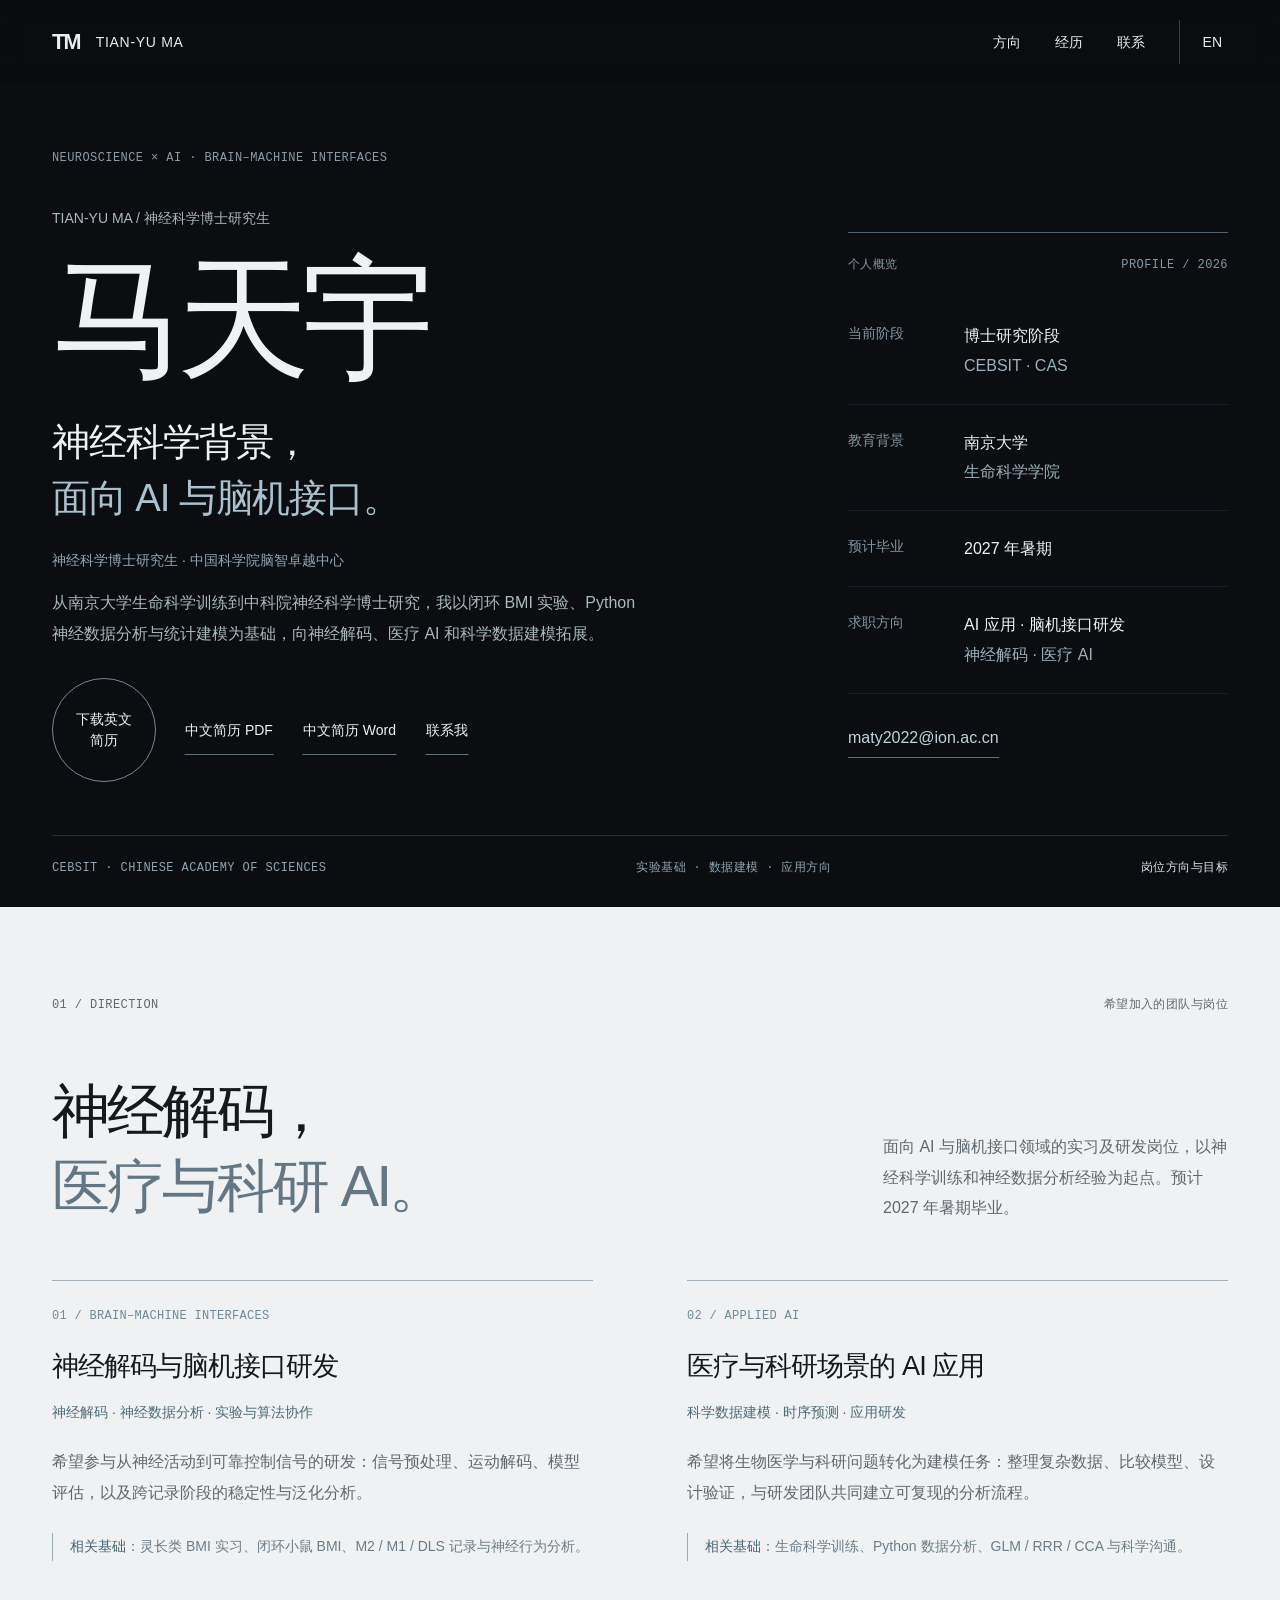
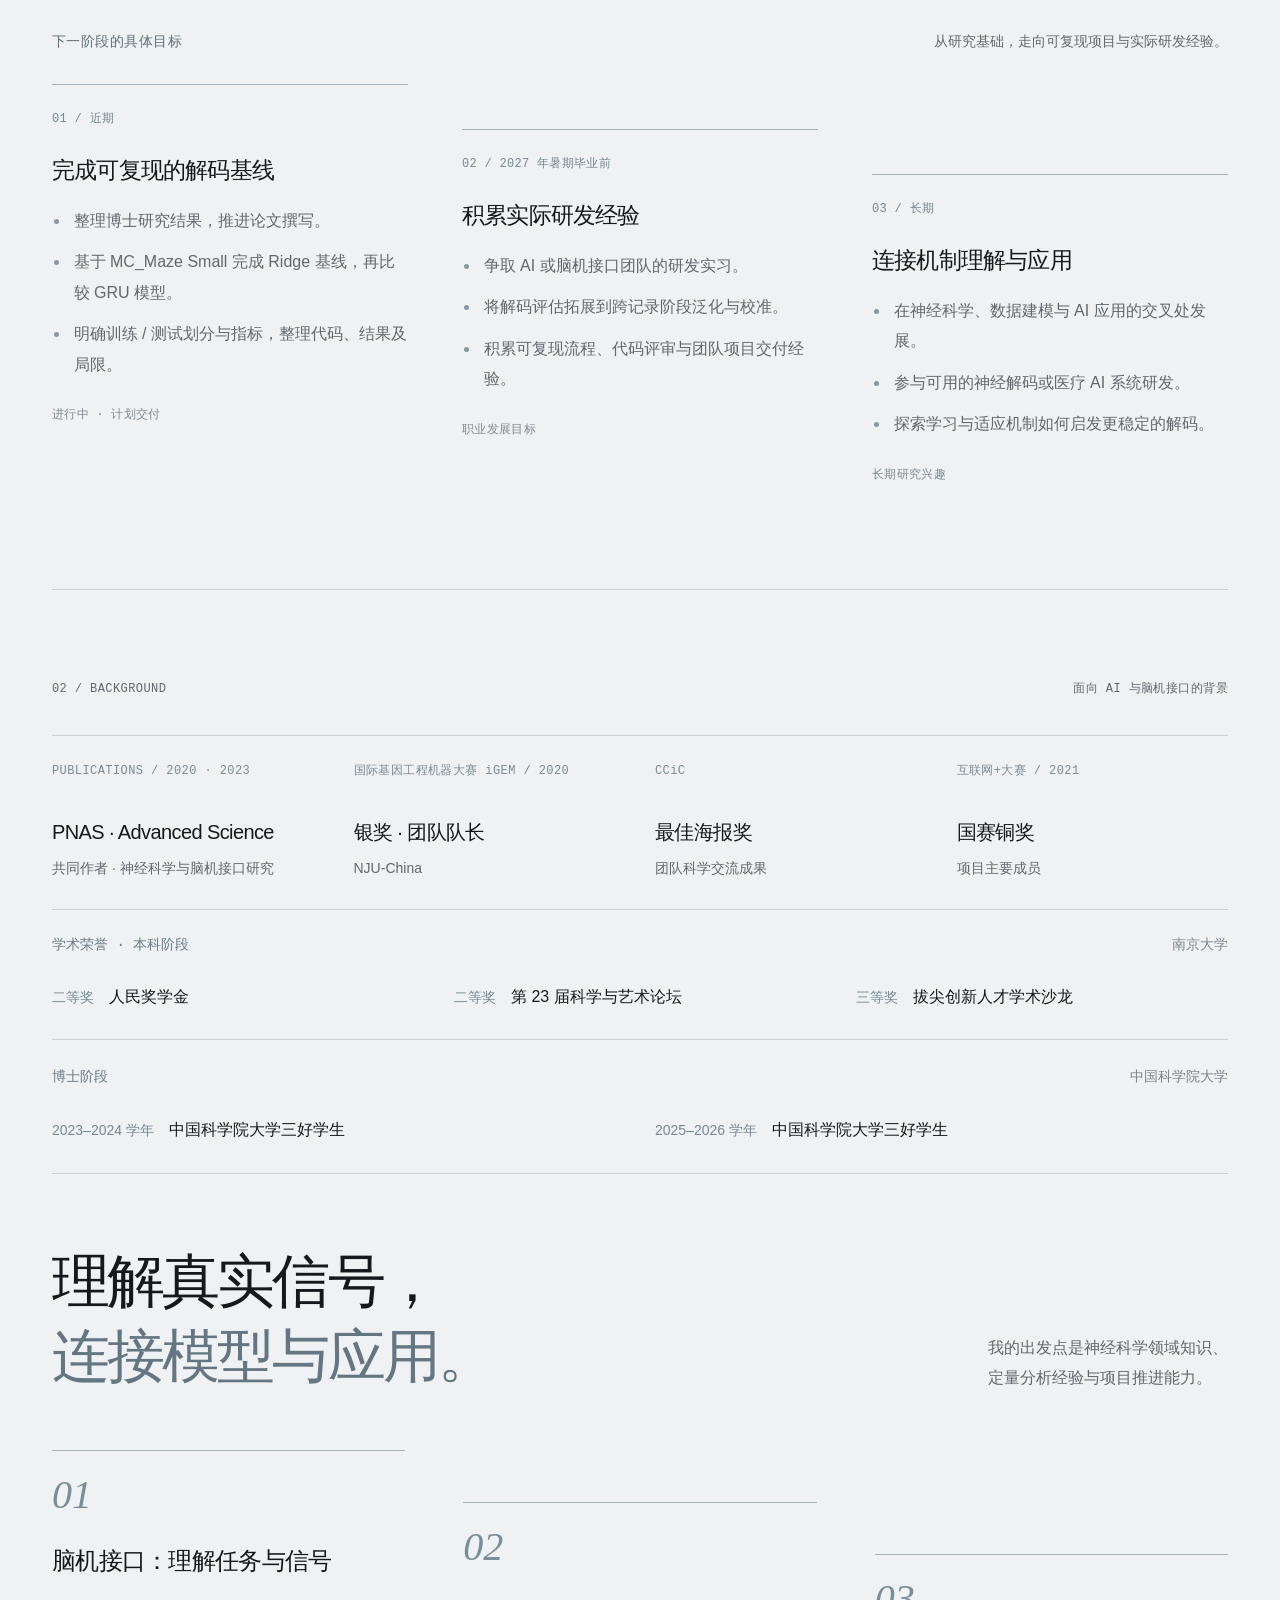
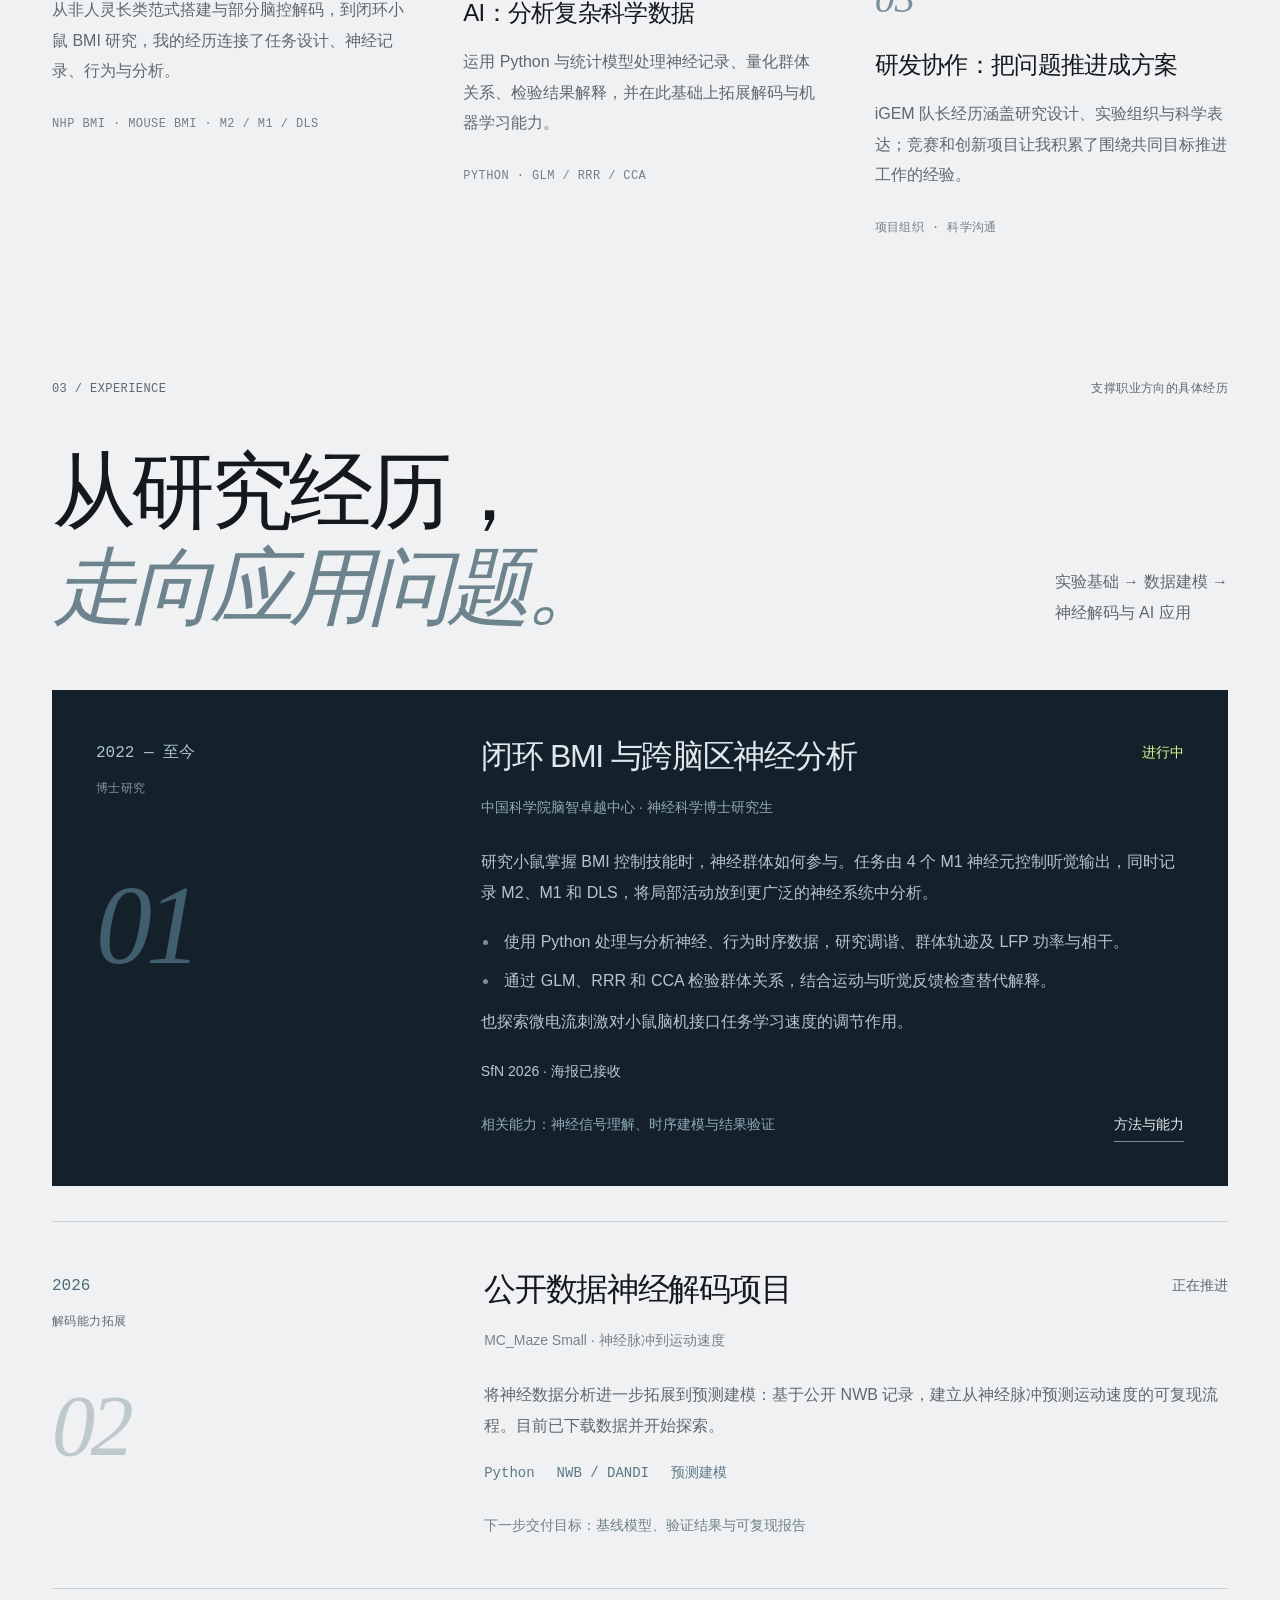
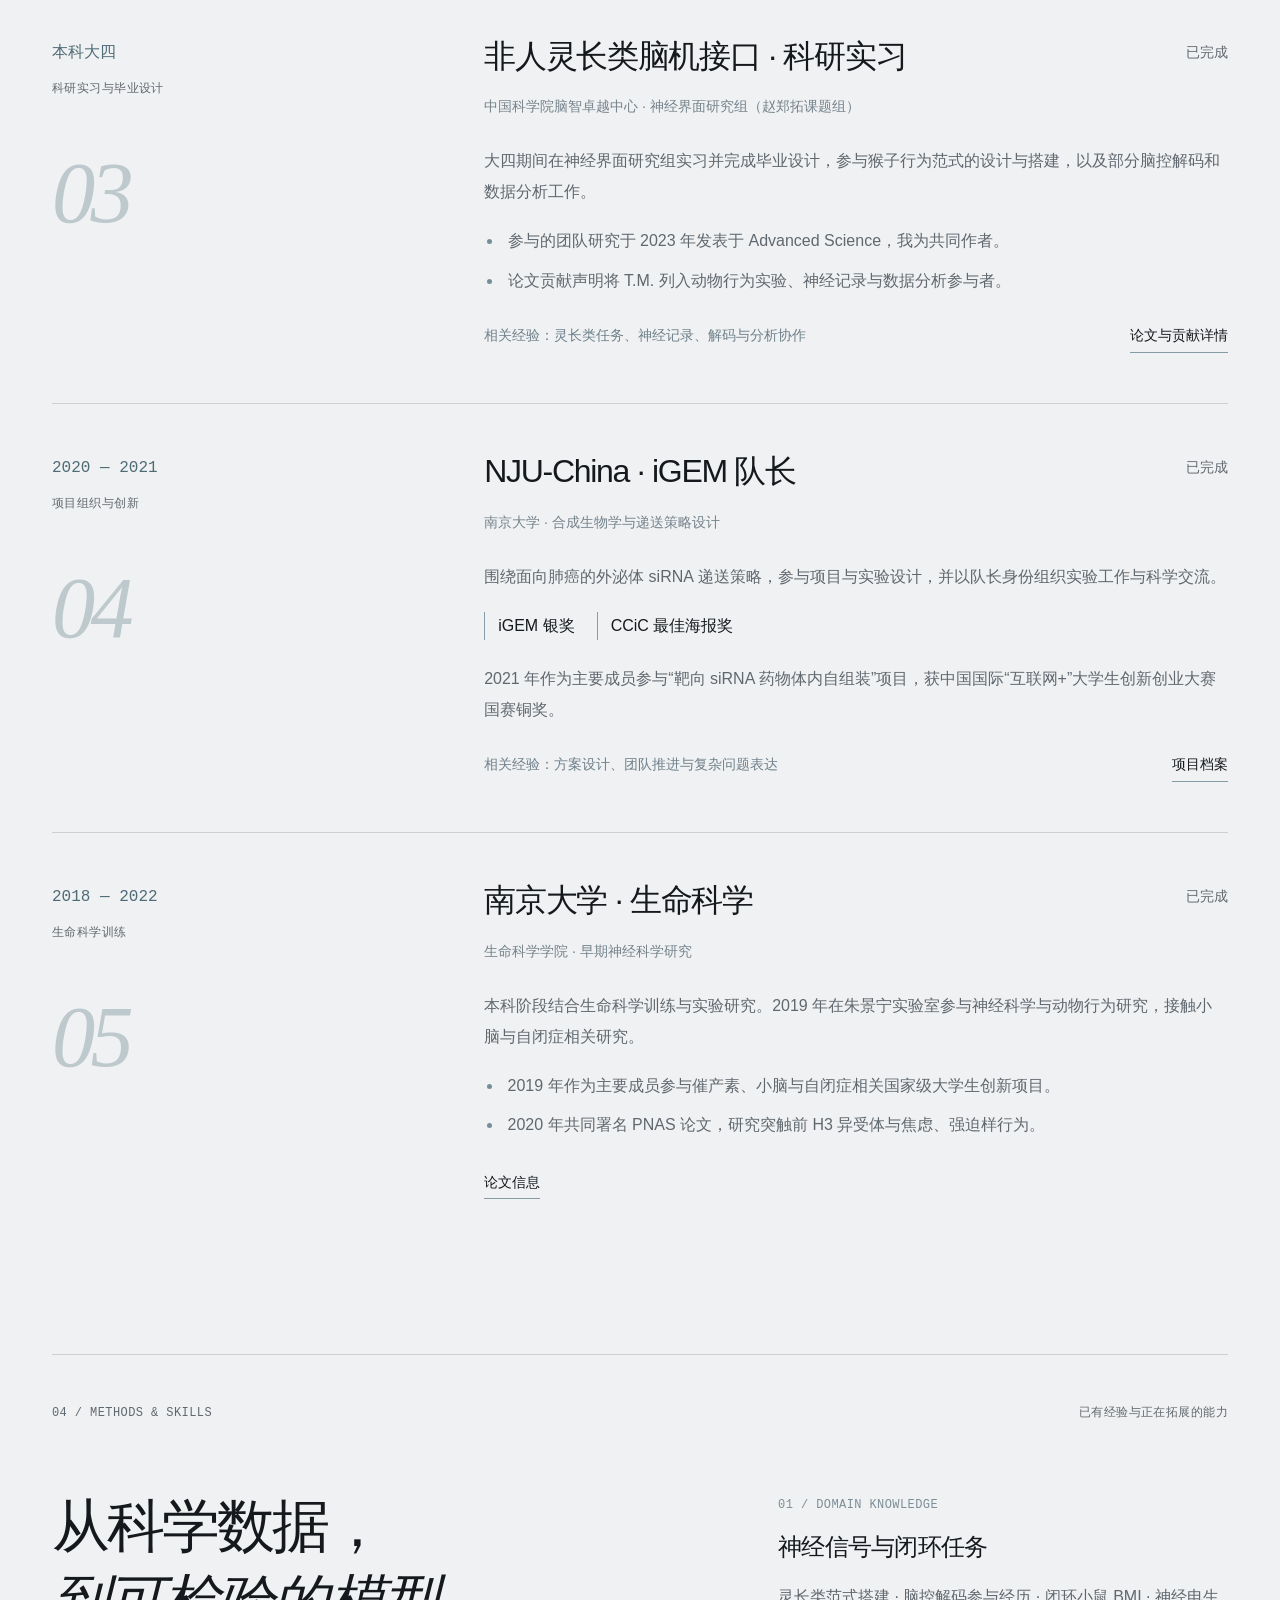
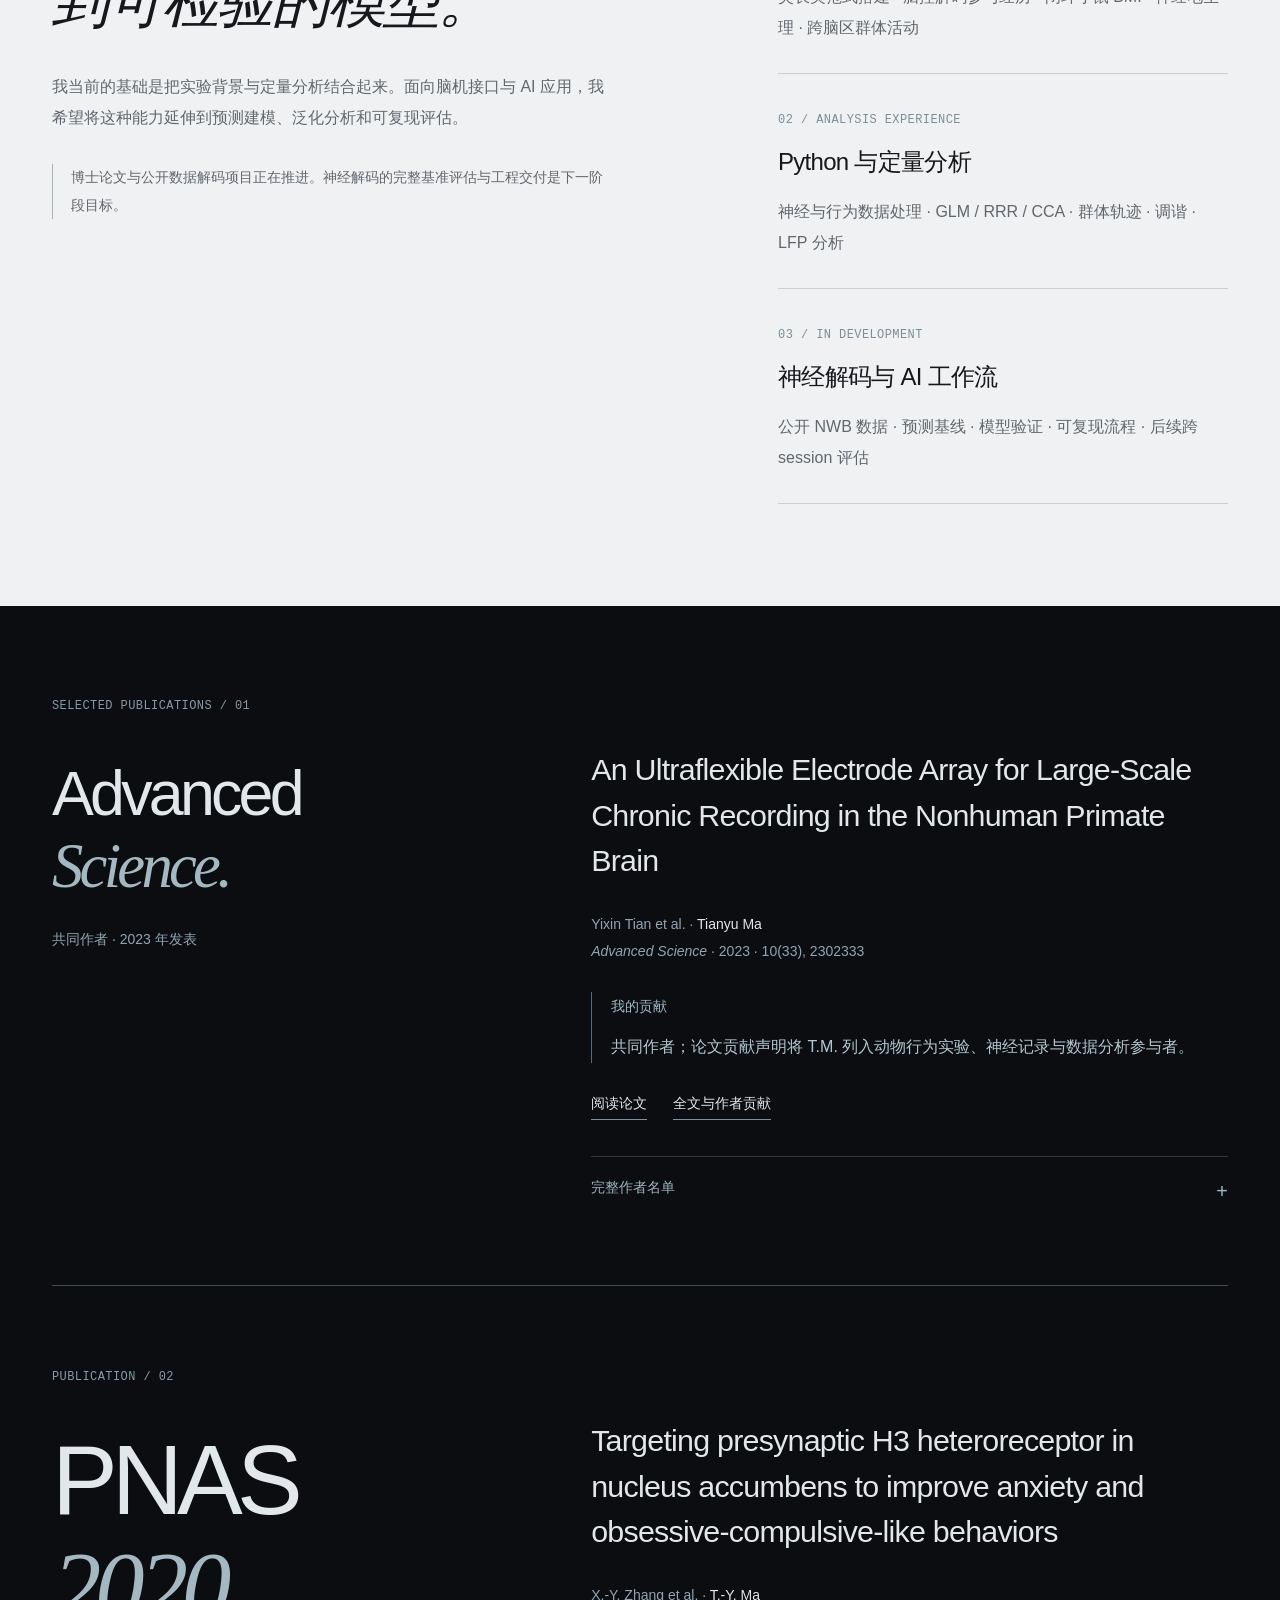
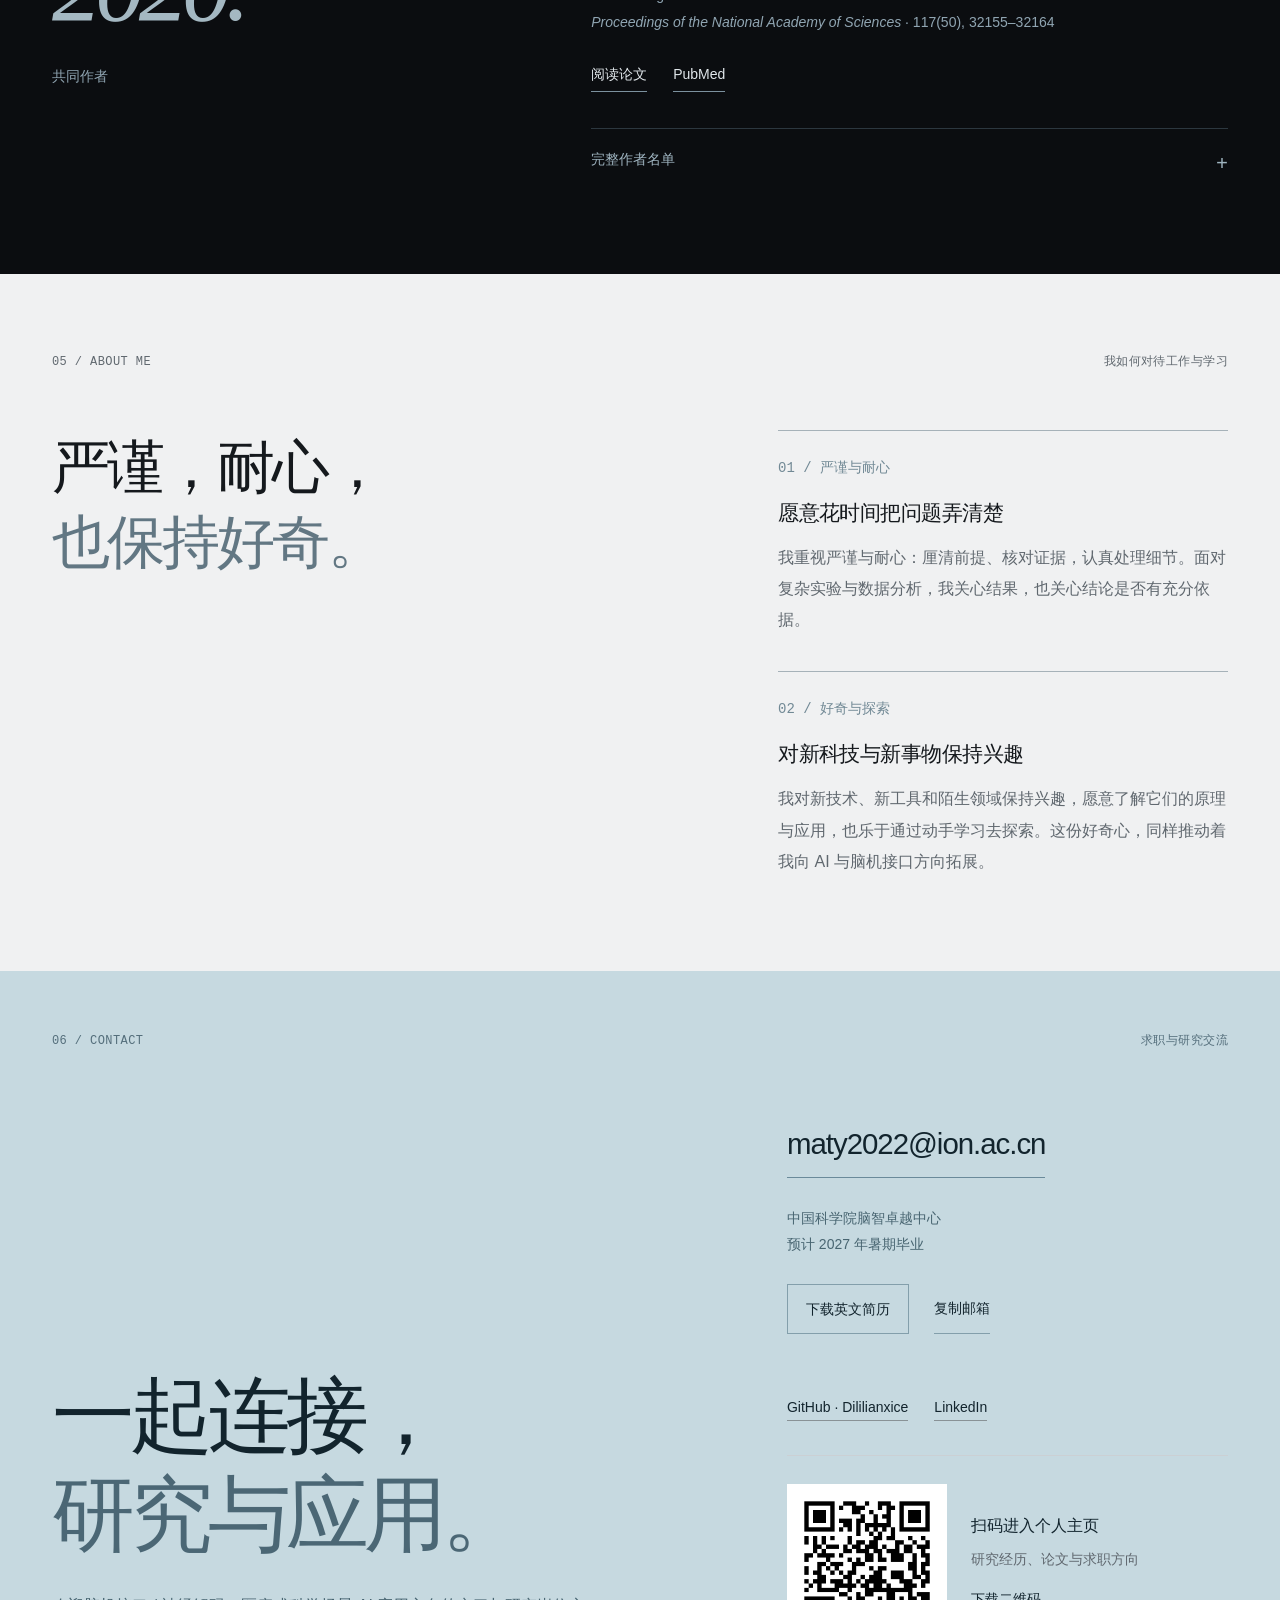
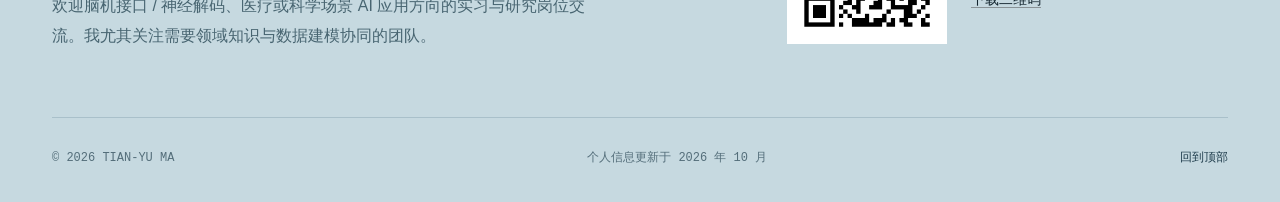
==== commit c61fb548: "Align research description with revised CV" ====
--- a/index.html
+++ b/index.html
@@ -34,7 +34,7 @@
 <article class="timeline-entry"><div class="timeline-date"><time>2026</time><span data-en="DECODING DEVELOPMENT">解码能力拓展</span></div><div class="timeline-body"><div class="entry-top"><h3 data-en="Public-data neural-decoding project">公开数据神经解码项目</h3><span class="label outline" data-en="IN DEVELOPMENT">正在推进</span></div><p class="entry-affiliation" data-en="MC_Maze Small · Spikes to movement velocity">MC_Maze Small · 神经脉冲到运动速度</p><p data-en="I am extending neural-data analysis into predictive modeling: a reproducible workflow using public NWB recordings to predict movement velocity from spikes. Data download and initial exploration have begun.">将神经数据分析进一步拓展到预测建模：基于公开 NWB 记录，建立从神经脉冲预测运动速度的可复现流程。目前已下载数据并开始探索。</p><div class="method-tags"><span>Python</span><span>NWB / DANDI</span><span data-en="Predictive modeling">预测建模</span></div><div class="entry-foot"><span data-en="Next deliverables: baseline models, validation, and a reproducible report">下一步交付目标：基线模型、验证结果与可复现报告</span></div></div></article>
 <article class="timeline-entry"><div class="timeline-date"><time data-en="FINAL UNDERGRADUATE YEAR">本科大四</time><span data-en="RESEARCH INTERNSHIP & THESIS">科研实习与毕业设计</span></div><div class="timeline-body"><div class="entry-top"><h3 data-en="Nonhuman-primate BCI · Research internship">非人灵长类脑机接口 · 科研实习</h3><span class="label outline" data-en="COMPLETED">已完成</span></div><p class="entry-affiliation" data-en="CEBSIT, CAS · Neural Interface Group · Zhengtuo Zhao’s lab">中国科学院脑智卓越中心 · 神经界面研究组（赵郑拓课题组）</p><p data-en="During my final undergraduate year, I completed a research internship and graduation thesis in the Neural Interface Group. I contributed to monkey-task design and setup, and parts of brain-control decoding and data analysis.">大四期间在神经界面研究组实习并完成毕业设计，参与猴子行为范式的设计与搭建，以及部分脑控解码和数据分析工作。</p><ul class="entry-list"><li data-en="The resulting team study was published in Advanced Science in 2023; I am a co-author.">参与的团队研究于 2023 年发表于 Advanced Science，我为共同作者。</li><li data-en="The paper’s contribution statement lists T.M. among contributors to animal behavioral experiments, neural recording, and data analysis.">论文贡献声明将 T.M. 列入动物行为实验、神经记录与数据分析参与者。</li></ul><div class="entry-foot"><span data-en="Relevant experience: primate tasks, neural recordings, and contributions to decoding & analysis">相关经验：灵长类任务、神经记录、解码与分析协作</span><a href="#publication-primate" data-en="Paper & contribution details">论文与贡献详情</a></div></div></article>
 <article class="timeline-entry"><div class="timeline-date"><time>2020 — 2021</time><span data-en="PROJECT LEADERSHIP">项目组织与创新</span></div><div class="timeline-body"><div class="entry-top"><h3 data-en="NJU-China · iGEM team leader">NJU-China · iGEM 队长</h3><span class="label outline" data-en="COMPLETED">已完成</span></div><p class="entry-affiliation" data-en="Nanjing University · Synthetic biology & delivery design">南京大学 · 合成生物学与递送策略设计</p><p data-en="Worked on project and experimental design for an exosome-mediated siRNA delivery strategy targeting lung cancer, coordinating experiments and scientific communication as team leader.">围绕面向肺癌的外泌体 siRNA 递送策略，参与项目与实验设计，并以队长身份组织实验工作与科学交流。</p><div class="award-line"><span data-en="iGEM silver medal">iGEM 银奖</span><span data-en="CCiC best poster award">CCiC 最佳海报奖</span></div><p class="additional-experience" data-en="2021: Lead member of the in vivo self-assembly of targeted siRNA drugs project, awarded a national bronze medal in the China International College Students’ Internet+ competition.">2021 年作为主要成员参与“靶向 siRNA 药物体内自组装”项目，获中国国际“互联网+”大学生创新创业大赛国赛铜奖。</p><div class="entry-foot"><span data-en="Transferable experience: research design, team coordination, and communicating complex ideas">相关经验：方案设计、团队推进与复杂问题表达</span><a class="inline-link" href="https://2020.igem.org/Team:NJU-China" target="_blank" rel="noopener" data-en="Project archive">项目档案</a></div></div></article>
-<article class="timeline-entry"><div class="timeline-date"><time>2018 — 2022</time><span data-en="LIFE-SCIENCE FOUNDATION">生命科学训练</span></div><div class="timeline-body"><div class="entry-top"><h3 data-en="Nanjing University · Life Sciences">南京大学 · 生命科学</h3><span class="label outline" data-en="COMPLETED">已完成</span></div><p class="entry-affiliation" data-en="School of Life Sciences · Early neuroscience research">生命科学学院 · 早期神经科学研究</p><p data-en="My undergraduate work combined life-science training with experimental research. In Jing-Ning Zhu’s lab in 2019, I participated in patch-clamp and animal-behavior experiments, with topics involving the cerebellum and autism.">本科阶段结合生命科学训练与实验研究。2019 年在朱景宁实验室参与膜片钳和动物行为实验，接触小脑与自闭症相关研究。</p><ul class="entry-list"><li data-en="2019: Lead member of a national undergraduate innovation project involving oxytocin, the cerebellum, and autism.">2019 年作为主要成员参与催产素、小脑与自闭症相关国家级大学生创新项目。</li><li data-en="2020: Co-authored a PNAS study on presynaptic H3 heteroreceptors and anxiety / obsessive-compulsive-like behaviors.">2020 年共同署名 PNAS 论文，研究突触前 H3 异受体与焦虑、强迫样行为。</li></ul><a class="inline-link" href="#publication-pnas" data-en="Publication details">论文信息</a></div></article>
+<article class="timeline-entry"><div class="timeline-date"><time>2018 — 2022</time><span data-en="LIFE-SCIENCE FOUNDATION">生命科学训练</span></div><div class="timeline-body"><div class="entry-top"><h3 data-en="Nanjing University · Life Sciences">南京大学 · 生命科学</h3><span class="label outline" data-en="COMPLETED">已完成</span></div><p class="entry-affiliation" data-en="School of Life Sciences · Early neuroscience research">生命科学学院 · 早期神经科学研究</p><p data-en="My undergraduate work combined life-science training with experimental research. In Jing-Ning Zhu’s lab in 2019, I participated in neuroscience and animal-behavior research, with topics involving the cerebellum and autism.">本科阶段结合生命科学训练与实验研究。2019 年在朱景宁实验室参与神经科学与动物行为研究，接触小脑与自闭症相关研究。</p><ul class="entry-list"><li data-en="2019: Lead member of a national undergraduate innovation project involving oxytocin, the cerebellum, and autism.">2019 年作为主要成员参与催产素、小脑与自闭症相关国家级大学生创新项目。</li><li data-en="2020: Co-authored a PNAS study on presynaptic H3 heteroreceptors and anxiety / obsessive-compulsive-like behaviors.">2020 年共同署名 PNAS 论文，研究突触前 H3 异受体与焦虑、强迫样行为。</li></ul><a class="inline-link" href="#publication-pnas" data-en="Publication details">论文信息</a></div></article>
 </div></div></section>
 <section class="research-section container" id="research"><div class="section-kicker"><span>04 / METHODS & SKILLS</span><span data-en="Current experience and next capabilities">已有经验与正在拓展的能力</span></div><div class="research-grid"><div class="research-title"><h2 data-en="From scientific data<br><em>to testable models.</em>">从科学数据，<br><em>到可检验的模型。</em></h2><p data-en="My current strength is combining experimental context with quantitative analysis. For BCI and applied-AI work, I want to carry that foundation into prediction, generalization, and reproducible evaluation.">我当前的基础是把实验背景与定量分析结合起来。面向脑机接口与 AI 应用，我希望将这种能力延伸到预测建模、泛化分析和可复现评估。</p><p class="research-note" data-en="My doctoral manuscript and public-data decoding project are in progress. The next step is a complete decoding baseline, validation, and reproducible documentation.">博士论文与公开数据解码项目正在推进。神经解码的完整基准评估与工程交付是下一阶段目标。</p></div><div class="skill-list"><article><span>01 / DOMAIN KNOWLEDGE</span><h3 data-en="Neural signals & closed-loop tasks">神经信号与闭环任务</h3><p data-en="Primate-task setup · Contributions to BMI decoding · Closed-loop mouse BMI · Neural electrophysiology · Multiregional activity">灵长类范式搭建 · 脑控解码参与经历 · 闭环小鼠 BMI · 神经电生理 · 跨脑区群体活动</p></article><article><span>02 / ANALYSIS EXPERIENCE</span><h3 data-en="Python & quantitative analysis">Python 与定量分析</h3><p data-en="Neural/behavioral data processing · GLM / RRR / CCA · Population trajectories · Tuning · LFP analysis">神经与行为数据处理 · GLM / RRR / CCA · 群体轨迹 · 调谐 · LFP 分析</p></article><article><span>03 / IN DEVELOPMENT</span><h3 data-en="Decoding & AI workflows">神经解码与 AI 工作流</h3><p data-en="Public NWB datasets · Predictive baselines · Model validation · Reproducible workflows · Future cross-session evaluation">公开 NWB 数据 · 预测基线 · 模型验证 · 可复现流程 · 后续跨 session 评估</p></article></div></div></section>
 <section class="publication-section" id="publication" data-nav-tone="dark"><article class="publication container" id="publication-primate"><div class="publication-meta long-journal"><span class="eyebrow">SELECTED PUBLICATIONS / 01</span><strong>Advanced<br><em>Science.</em></strong><span data-en="Co-author · Published 2023">共同作者 · 2023 年发表</span></div><div class="publication-body"><h3>An Ultraflexible Electrode Array for Large-Scale Chronic Recording in the Nonhuman Primate Brain</h3><p>Yixin Tian et al. · <strong>Tianyu Ma</strong><br><i>Advanced Science</i> · 2023 · 10(33), 2302333</p><div class="publication-contribution"><span data-en="MY CONTRIBUTION">我的贡献</span><p data-en="Co-author; the contribution statement lists T.M. among those who performed animal behavioral experiments, neural recording, and data analysis.">共同作者；论文贡献声明将 T.M. 列入动物行为实验、神经记录与数据分析参与者。</p></div><div class="publication-links"><a href="https://doi.org/10.1002/advs.202302333" target="_blank" rel="noopener" data-en="Read the paper">阅读论文</a><a href="https://pmc.ncbi.nlm.nih.gov/articles/PMC10667845/" target="_blank" rel="noopener" data-en="Full text & contributions">全文与作者贡献</a></div><details><summary data-en="Full author list">完整作者名单</summary><p>Yixin Tian, Jiapeng Yin, Chengyao Wang, Zhenliang He, Jingyi Xie, Xiaoshan Feng, Yang Zhou, <strong>Tianyu Ma</strong>, Yang Xie, Xue Li, Tianming Yang, Chi Ren, Chengyu Li, Zhengtuo Zhao.</p></details></div></article><article class="publication container" id="publication-pnas"><div class="publication-meta"><span class="eyebrow">PUBLICATION / 02</span><strong>PNAS<br><em>2020.</em></strong><span data-en="Co-author">共同作者</span></div><div class="publication-body"><h3>Targeting presynaptic H3 heteroreceptor in nucleus accumbens to improve anxiety and obsessive-compulsive-like behaviors</h3><p>X.-Y. Zhang et al. · <strong>T.-Y. Ma</strong><br><i>Proceedings of the National Academy of Sciences</i> · 117(50), 32155–32164</p><div class="publication-links"><a href="https://doi.org/10.1073/pnas.2008456117" target="_blank" rel="noopener" data-en="Read the paper">阅读论文</a><a href="https://pubmed.ncbi.nlm.nih.gov/33257584/" target="_blank" rel="noopener">PubMed</a></div><details><summary data-en="Full author list">完整作者名单</summary><p>X.-Y. Zhang, S.-Y. Peng, L.-P. Shen, Q.-X. Zhuang, B. Li, S.-T. Xie, Q.-X. Li, M.-R. Shi, <strong>T.-Y. Ma</strong>, Q. Zhang, J.-J. Wang, J.-N. Zhu.</p></details></div></article></section>
